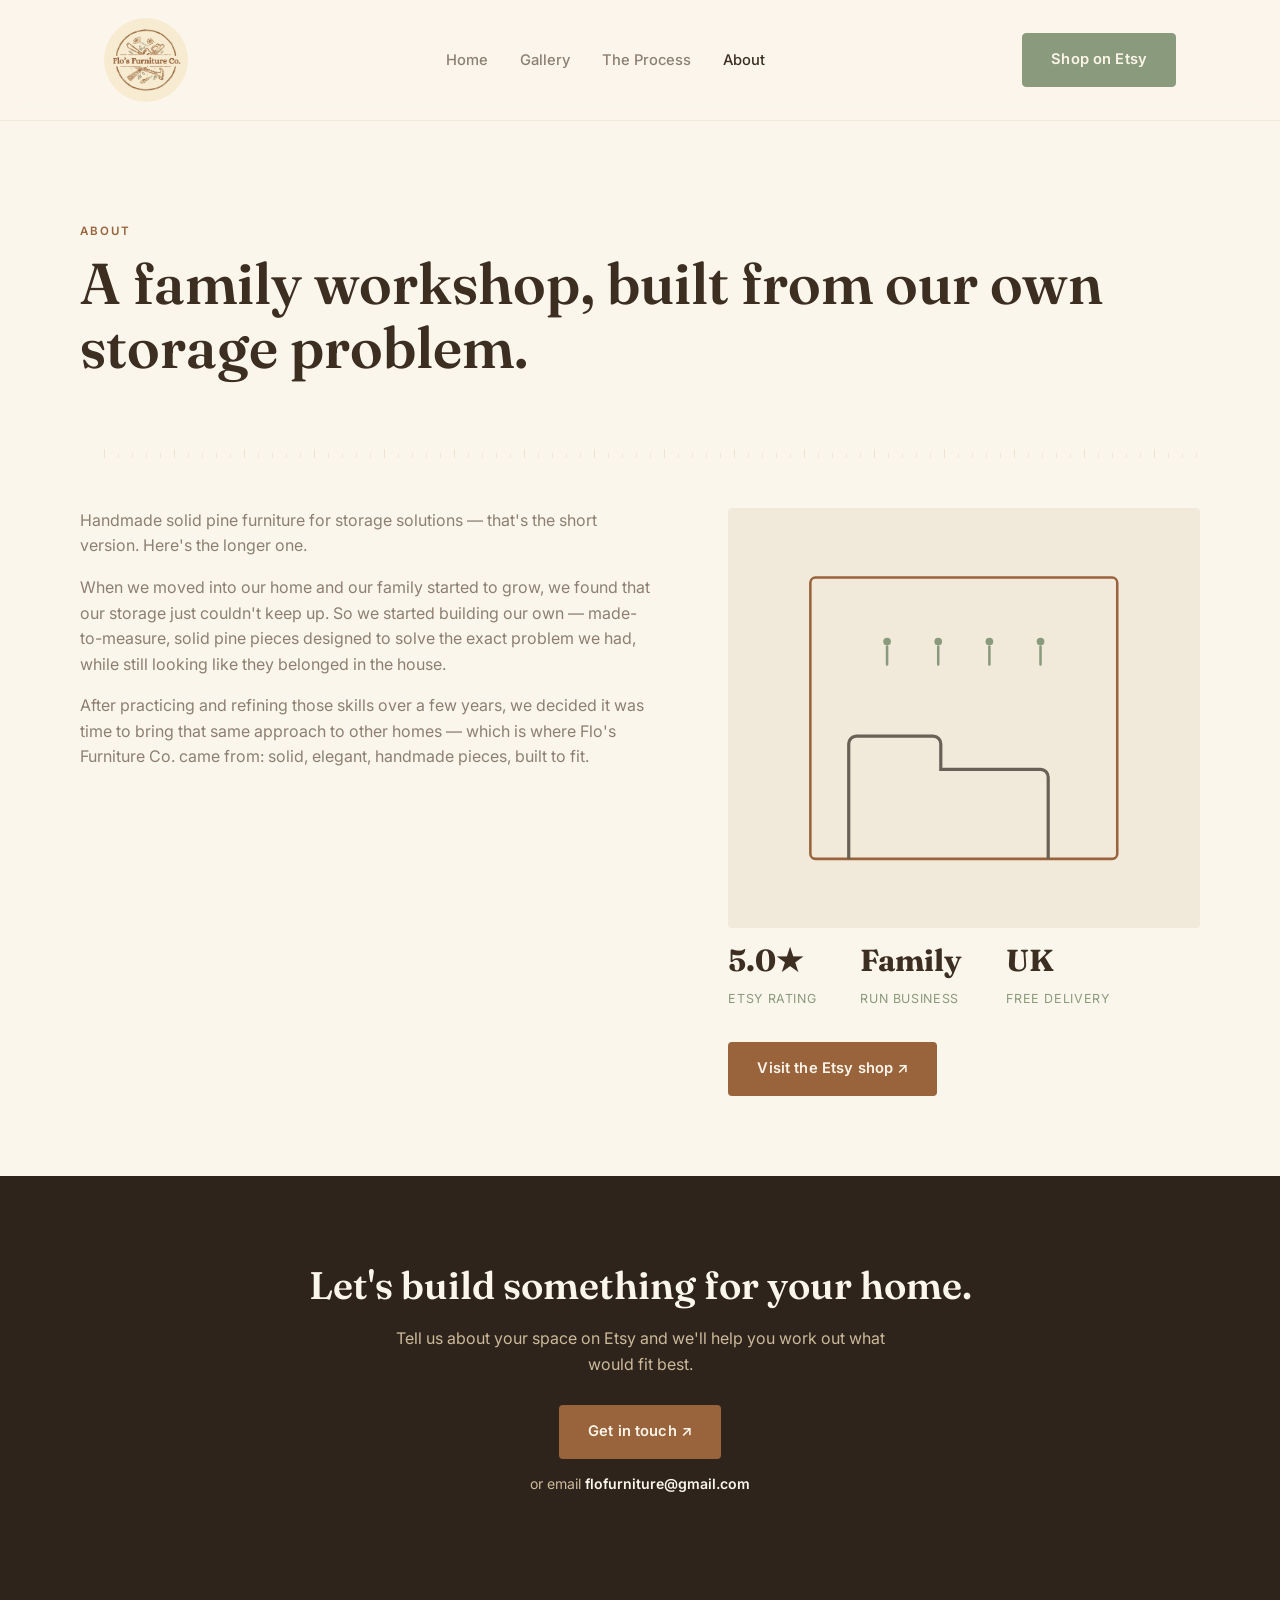
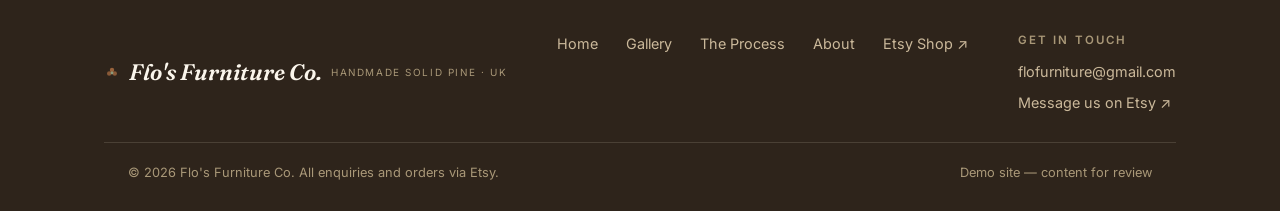
==== about.html @ e13eb7ed "Update about page content and featured items; enhance styles for better mobile responsiveness" ====
<!DOCTYPE html>
<html lang="en">
<head>
<meta charset="UTF-8">
<meta name="viewport" content="width=device-width, initial-scale=1.0">
<title>About — Flo's Furniture Co.</title>
<meta name="description" content="The story behind Flo's Furniture Co., a family-run workshop making handmade solid pine storage furniture.">
<link rel="icon" type="image/png" href="images/favicon.png">
<link rel="preconnect" href="https://fonts.googleapis.com">
<link rel="preconnect" href="https://fonts.gstatic.com" crossorigin>
<link href="https://fonts.googleapis.com/css2?family=Fraunces:ital,wght@0,500;0,600;1,600&family=Inter:wght@400;500;600;700&display=swap" rel="stylesheet">
<link rel="stylesheet" href="style.css">
</head>
<body>

<header class="site-header">
  <nav class="nav">
    <a class="brand brand-logo" href="index.html" aria-label="Flo's Furniture Co. — home"><img src="images/logo.jpg" alt="Flo's Furniture Co." class="brand-logo-img"></a>
    <ul class="nav-links">
      <li><a href="index.html">Home</a></li>
      <li><a href="gallery.html">Gallery</a></li>
      <li><a href="process.html">The Process</a></li>
      <li><a href="about.html" class="active">About</a></li>
    </ul>
    <div class="nav-cta">
      <a class="btn btn-sage" href="https://www.etsy.com/uk/shop/FloFurnitureCo" target="_blank" rel="noopener">Shop on Etsy</a>
      <button class="nav-toggle" aria-label="Toggle menu" aria-expanded="false"><span></span><span></span><span></span></button>
    </div>
  </nav>
</header>

<main>
  <section class="wrap about-hero">
    <span class="eyebrow">About</span>
    <h1>A family workshop, built from our own storage problem.</h1>
  </section>

  <div class="ruler-section"><div class="ruler" aria-hidden="true"></div></div>

  <section class="wrap about-body">
    <div>
      <p>Handmade solid pine furniture for storage solutions — that's the short version. Here's the longer one.</p>
      <p>When we moved into our home and our family started to grow, we found that our storage just couldn't keep up. So we started building our own — made-to-measure, solid pine pieces designed to solve the exact problem we had, while still looking like they belonged in the house.</p>
      <p>After practicing and refining those skills over a few years, we decided it was time to bring that same approach to other homes — which is where Flo's Furniture Co. came from: solid, elegant, handmade pieces, built to fit.</p>

    </div>
    <div>
      <div class="story-art" aria-hidden="true">
        <svg viewBox="0 0 300 260" fill="none"><rect x="30" y="20" width="240" height="220" rx="4" stroke="#99633C" stroke-width="2"/><path d="M60 240V150a6 6 0 0 1 6-6h60a6 6 0 0 1 6 6v20h78a6 6 0 0 1 6 6v64" stroke="#6B6055" stroke-width="2.5" fill="none"/><circle cx="90" cy="70" r="3" fill="#8A9A7C"/><circle cx="130" cy="70" r="3" fill="#8A9A7C"/><circle cx="170" cy="70" r="3" fill="#8A9A7C"/><circle cx="210" cy="70" r="3" fill="#8A9A7C"/><path d="M90 74v14M130 74v14M170 74v14M210 74v14" stroke="#8A9A7C" stroke-width="2" stroke-linecap="round"/></svg>
      </div>
      <div class="stat-row">
        <div class="stat"><b>5.0★</b><span>Etsy rating</span></div>
        <div class="stat"><b>Family</b><span>Run business</span></div>
        <div class="stat"><b>UK</b><span>Free delivery</span></div>
      </div>
      <a class="btn btn-primary" href="https://www.etsy.com/uk/shop/FloFurnitureCo" target="_blank" rel="noopener">Visit the Etsy shop ↗</a>
    </div>
  </section>

  <section class="cta-band">
    <div class="wrap">
      <h2>Let's build something for your home.</h2>
      <p>Tell us about your space on Etsy and we'll help you work out what would fit best.</p>
      <a class="btn btn-primary" href="https://www.etsy.com/uk/shop/FloFurnitureCo" target="_blank" rel="noopener">Get in touch ↗</a>
      <span class="cta-secondary">or email <a href="mailto:flofurniture@gmail.com">flofurniture@gmail.com</a></span>
    </div>
  </section>
</main>

<footer class="site-footer">
  <div class="wrap">
    <div class="footer-grid">
      <div class="brand"><svg class="brand-mark-icon" width="16" height="16" viewBox="0 0 16 16" fill="none" aria-hidden="true"><circle cx="8" cy="5" r="2.2" fill="#99633C"/><circle cx="5.2" cy="8.5" r="2.2" fill="#99633C" opacity="0.85"/><circle cx="10.8" cy="8.5" r="2.2" fill="#99633C" opacity="0.85"/><circle cx="8" cy="8" r="1.4" fill="#8A9A7C"/></svg><span class="mark">Flo's Furniture Co.</span><div class="sub">Handmade Solid Pine · UK</div></div>
      <ul class="footer-nav">
        <li><a href="index.html">Home</a></li>
        <li><a href="gallery.html">Gallery</a></li>
        <li><a href="process.html">The Process</a></li>
        <li><a href="about.html">About</a></li>
        <li><a href="https://www.etsy.com/uk/shop/FloFurnitureCo" target="_blank" rel="noopener">Etsy Shop ↗</a></li>
      </ul>
      <div class="footer-contact">
        <span class="eyebrow">Get in touch</span>
        <a href="mailto:flofurniture@gmail.com">flofurniture@gmail.com</a>
        <a href="https://www.etsy.com/uk/shop/FloFurnitureCo" target="_blank" rel="noopener">Message us on Etsy ↗</a>
      </div>
    </div>
    <div class="wrap footer-bottom">
      <span>© 2026 Flo's Furniture Co. All enquiries and orders via Etsy.</span>
      <span>Demo site — content for review</span>
    </div>
  </div>
</footer>

<script src="script.js"></script>
</body>
</html>
---- style.css ----
/* =========================================================
   Flo's Furniture Co. — demo site styles
   Palette: warm rustic wood tones
   ========================================================= */

:root{
  --bg:        #FBF6EC;   /* pale warm sand — much lighter than before */
  --bg-card:   #FFFFFF;   /* clean white card surface */
  --ink:       #3D2E22;   /* slightly deeper brown for better contrast on lighter bg */
  --ink-soft:  #8D7F71;   /* softened warm grey-brown for secondary text */
  --accent:    #99633C;   /* logo's ink brown, unchanged — brand identity */
  --accent-dk: #7C4E2E;   /* hover state */
  --sage:      #8A9A7C;   /* muted sage — small secondary accent only */
  --line:      #EDE4CF;   /* very light warm hairline */
  --line-soft: #F1EADB;   /* even lighter for subtle separators */
  --dark:      #2E241B;   /* footer / dark band */
  --cream:     #FBF6EC;
  --radius:    4px;
  --max:       1120px;
}

*{ box-sizing:border-box; }

html{ scroll-behavior:smooth; overflow-x:hidden; }

body{
  margin:0;
  background:var(--bg);
  color:var(--ink);
  font-family:'Inter', system-ui, -apple-system, sans-serif;
  font-size:16px;
  line-height:1.6;
  -webkit-font-smoothing:antialiased;
  overflow-x:hidden;
}

img, svg{ max-width:100%; display:block; }

h1,h2,h3{
  font-family:'Fraunces', Georgia, serif;
  font-weight:600;
  line-height:1.12;
  margin:0 0 .5em;
  color:var(--ink);
}

h1{ font-size:clamp(1.8rem, 5vw, 3.6rem); font-optical-sizing:auto; overflow-wrap:break-word; }
h2{ font-size:clamp(1.4rem, 3.2vw, 2.4rem); overflow-wrap:break-word; }
h3{ font-size:1.15rem; font-weight:600; overflow-wrap:break-word; }

p{ margin:0 0 1em; color:var(--ink-soft); }

a{ color:var(--accent); text-decoration:none; }
a:hover{ color:var(--accent-dk); }

.eyebrow{
  display:inline-block;
  font-family:'Inter', sans-serif;
  font-size:.72rem;
  font-weight:600;
  letter-spacing:.18em;
  text-transform:uppercase;
  color:var(--accent);
  margin-bottom:1em;
}

.wrap{
  max-width:var(--max);
  margin:0 auto;
  padding:0 24px;
}

button, .btn{
  font-family:'Inter', sans-serif;
  cursor:pointer;
}

:focus-visible{
  outline:2px solid var(--accent);
  outline-offset:3px;
}

@media (prefers-reduced-motion: reduce){
  *{ animation-duration:0.01ms !important; transition-duration:0.01ms !important; scroll-behavior:auto !important; }
}

/* ---------- Buttons ---------- */
.btn{
  display:inline-flex;
  align-items:center;
  gap:8px;
  padding:14px 28px;
  border-radius:var(--radius);
  font-size:.92rem;
  font-weight:600;
  letter-spacing:.01em;
  border:1px solid transparent;
  transition:background .18s ease, color .18s ease, border-color .18s ease;
}

.btn-primary{
  background:var(--accent);
  color:#FBF5E9;
}
.btn-primary:hover{ background:var(--accent-dk); color:#FBF5E9; }

.btn-ghost{
  background:transparent;
  color:var(--ink);
  border-color:var(--line);
}
.btn-ghost:hover{ background:var(--ink); color:var(--bg); border-color:var(--ink); }

.btn-sage{
  background:var(--sage);
  color:#FBF5E9;
  border-color:var(--sage);
}
.btn-sage:hover{ background:#748263; border-color:#748263; color:#FBF5E9; }

/* ---------- Nav ---------- */
.site-header{
  position:sticky;
  top:0;
  z-index:50;
  background:rgba(251,246,236,.9);
  backdrop-filter:blur(10px);
  -webkit-backdrop-filter:blur(10px);
  border-bottom:1px solid var(--line-soft);
}
.nav{
  display:flex;
  align-items:center;
  justify-content:space-between;
  padding:16px 24px;
  max-width:var(--max);
  margin:0 auto;
}
.brand{
  display:flex;
  align-items:center;
  gap:9px;
  color:var(--ink);
}
.brand-mark-icon{ flex-shrink:0; }
.brand-logo{ padding:2px 0; }
.brand-logo-img{
  height:84px;
  width:84px;
  object-fit:cover;
  border-radius:50%;
  display:block;
}
.brand:hover{ color:var(--ink); }
.brand .mark{
  font-family:'Fraunces', serif;
  font-style:italic;
  font-weight:600;
  font-size:1.4rem;
}
.brand .sub{
  font-size:.62rem;
  letter-spacing:.16em;
  text-transform:uppercase;
  color:var(--sage);
}
.nav-links{
  display:flex;
  align-items:center;
  gap:32px;
  list-style:none;
  margin:0; padding:0;
}
.nav-links a{
  color:var(--ink-soft);
  font-size:.92rem;
  font-weight:500;
}
.nav-links a.active,
.nav-links a:hover{ color:var(--ink); }
.nav-cta{ display:flex; align-items:center; gap:18px; }

.nav-toggle{
  display:none;
  background:none;
  border:none;
  padding:6px;
}
.nav-toggle span{
  display:block;
  width:24px;
  height:2px;
  background:var(--ink);
  margin:5px 0;
  transition:transform .2s ease, opacity .2s ease;
}

@media (max-width: 820px){
  .brand-logo-img{ height:60px; width:60px; }
  .nav-links{
    position:absolute;
    top:100%; left:0; right:0;
    flex-direction:column;
    align-items:flex-start;
    background:var(--bg-card);
    border-bottom:1px solid var(--line);
    padding:12px 24px 20px;
    gap:16px;
    display:none;
  }
  .nav-links.open{ display:flex; }
  .nav-cta .btn-ghost, .nav-cta .btn-sage{ display:none; }
  .nav-toggle{ display:block; }
}

/* ---------- Ruler divider (subtle horizon line) ---------- */
.ruler{
  display:flex;
  align-items:flex-end;
  height:14px;
  gap:0;
  overflow:hidden;
  margin:0 auto;
  max-width:var(--max);
  padding:0 24px;
}
.tick{
  flex:1 0 auto;
  width:1px;
  height:5px;
  background:var(--line);
  margin-right:13px;
  opacity:.7;
}
.tick.major{ height:9px; background:var(--line); opacity:1; }
.ruler-section{ padding:2px 0; }

/* ---------- Hero (full-bleed product image) ---------- */
.hero-full{
  position:relative;
  width:100%;
  height:68vh;
  min-height:460px;
  max-height:640px;
  overflow:hidden;
}
.hero-full-media{
  position:absolute;
  inset:0;
  background:var(--line-soft);
  display:flex;
  align-items:center;
  justify-content:center;
}
.hero-full-media img{
  width:100%;
  height:100%;
  object-fit:cover;
  object-position:center 30%;
}
.hero-full-media .ph-icon{
  width:26%;
  max-width:260px;
  opacity:.55;
}
.hero-full-scrim{
  position:absolute;
  inset:0;
  background:linear-gradient(0deg, rgba(42,32,21,.82) 0%, rgba(42,32,21,.35) 45%, rgba(42,32,21,0) 72%);
}
.hero-full-content{
  position:absolute;
  left:0; right:0; bottom:0;
  padding:0 24px 52px;
  z-index:2;
}
.hero-full-content .inner{
  max-width:var(--max);
  margin:0 auto;
}
.hero-full-content .eyebrow{ color:#D9C6A3; }
.hero-full-content h1{ color:#FBF5E9; max-width:16ch; }
.hero-full-content p.lead{
  color:#E7DAC2;
  max-width:46ch;
  font-size:1.08rem;
}
.hero-actions{
  display:flex;
  gap:14px;
  flex-wrap:wrap;
  margin-top:8px;
}
.hero-full .ph-badge{
  position:absolute;
  top:18px;
  right:18px;
  z-index:2;
  background:rgba(251,245,233,.92);
  color:var(--ink-soft);
  font-size:.68rem;
  font-weight:600;
  letter-spacing:.08em;
  text-transform:uppercase;
  padding:6px 12px;
  border-radius:20px;
  border:1px solid var(--line);
}

@media (max-width: 640px){
  .hero-full{ height:64vh; min-height:420px; }
}

/* ---------- Feature strip ---------- */
.features{
  padding:72px 0;
  display:grid;
  grid-template-columns:repeat(3, 1fr);
  gap:44px;
}
.feature .ico{
  width:38px; height:38px;
  margin-bottom:14px;
  color:var(--accent);
}
.feature h3{ margin-bottom:6px; }
.feature p{ font-size:.92rem; margin-bottom:0; }

@media (max-width: 720px){
  .features{ grid-template-columns:1fr; gap:28px; }
}

/* ---------- Card grid ---------- */
.section{ padding:80px 0; }
.section-head{
  display:flex;
  align-items:flex-end;
  justify-content:space-between;
  gap:24px;
  margin-bottom:44px;
  flex-wrap:wrap;
}
.section-head h2{ margin:0; }

.grid{
  display:grid;
  grid-template-columns:repeat(3, 1fr);
  gap:36px;
}
@media (max-width: 920px){ .grid{ grid-template-columns:repeat(2,1fr); } }
@media (max-width: 600px){ .grid{ grid-template-columns:1fr; } }

.card{
  background:var(--bg-card);
  border-radius:var(--radius);
  overflow:hidden;
  display:flex;
  flex-direction:column;
  transition:transform .2s ease;
}
.card:hover{ transform:translateY(-2px); }
.card .thumb{
  aspect-ratio:4/3;
  background:var(--line-soft);
  display:flex;
  align-items:center;
  justify-content:center;
}
.card .thumb svg{ width:58%; opacity:.85; }
.card-body{
  padding:20px 4px 4px;
  display:flex;
  flex-direction:column;
  gap:6px;
  flex:1;
}
.card-body h3{ margin-bottom:2px; }
.price{
  font-family:'Fraunces', serif;
  font-weight:600;
  font-size:1.15rem;
  color:var(--accent-dk);
}
.tag{
  font-size:.72rem;
  letter-spacing:.06em;
  text-transform:uppercase;
  color:var(--sage);
  font-weight:600;
}
.card-body .card-link{
  margin-top:auto;
  padding-top:10px;
  font-size:.88rem;
  font-weight:600;
}

/* ---------- Story / teaser ---------- */
.story{
  display:grid;
  grid-template-columns:.9fr 1.1fr;
  gap:72px;
  align-items:center;
  padding:80px 0;
}
@media (max-width:820px){ .story{ grid-template-columns:1fr; } }
.story-art{
  background:var(--line-soft);
  border-radius:var(--radius);
  padding:44px;
}
.stat-row{ display:flex; gap:44px; margin:24px 0 32px; flex-wrap:wrap; }
.stat b{
  display:block;
  font-family:'Fraunces', serif;
  font-size:1.9rem;
  color:var(--ink);
}
.stat span{
  font-size:.78rem;
  letter-spacing:.05em;
  text-transform:uppercase;
  color:var(--sage);
}

/* ---------- CTA band ---------- */
.cta-band{
  background:var(--dark);
  color:var(--cream);
  padding:88px 0;
  text-align:center;
}
.cta-band h2{ color:var(--cream); }
.cta-band p{ color:#CBB99B; max-width:52ch; margin:0 auto 28px; }
.cta-band .btn-primary{ background:var(--accent); }
.cta-band .btn-ghost{ border-color:var(--cream); color:var(--cream); }
.cta-band .btn-ghost:hover{ background:var(--cream); color:var(--dark); }

/* ---------- Page header (non-home pages) ---------- */
.page-head{ padding:96px 0 32px; }
.page-head p.lead{ max-width:60ch; font-size:1.05rem; }

/* ---------- Process steps ---------- */
.steps{
  padding:24px 0 56px;
  display:flex;
  flex-direction:column;
  gap:0;
}
.step{
  display:grid;
  grid-template-columns:120px 1fr;
  gap:40px;
  padding:44px 0;
  border-top:1px solid var(--line);
}
.step-num{
  font-family:'Fraunces', serif;
  font-size:2.6rem;
  font-weight:600;
  color:var(--accent);
  position:relative;
  line-height:1;
}
.step-num .tickmark{
  display:none;
}
.step h3{ margin-bottom:10px; font-size:1.25rem; }
.step p{ max-width:62ch; margin-bottom:0; }

@media (max-width:600px){
  .step{ grid-template-columns:64px 1fr; gap:20px; padding:32px 0; }
  .step-num{ font-size:1.8rem; }
}

/* ---------- About page ---------- */
.about-hero{ padding:96px 0 32px; }
.about-body{
  display:grid;
  grid-template-columns:1.1fr .9fr;
  gap:72px;
  padding:48px 0 80px;
}
@media (max-width:820px){ .about-body{ grid-template-columns:1fr; } }
.about-body .stat-row{ margin-top:8px; }
.pull-note{
  border-left:2px solid var(--accent);
  padding:8px 0 8px 22px;
  margin:24px 0;
  font-family:'Fraunces', serif;
  font-style:italic;
  font-size:1.25rem;
  line-height:1.4;
  color:var(--ink);
}

/* ---------- Photo tile grid (Gallery page) ---------- */
.tile-grid{
  display:grid;
  grid-template-columns:repeat(3, 1fr);
  gap:28px;
}
.tile{
  margin:0;
  background:transparent;
  border-radius:var(--radius);
  overflow:hidden;
  transition:transform .2s ease;
}
.tile:hover{ transform:translateY(-2px); }
.tile a{ display:block; overflow:hidden; border-radius:var(--radius); }
.tile img{
  width:100%;
  height:340px;
  object-fit:cover;
  display:block;
  margin:0;
  cursor:zoom-in;
  transition:transform .5s ease;
}
.tile:hover img{ transform:scale(1.03); }
.tile figcaption{
  padding:14px 4px 0;
  font-family:'Fraunces', serif;
  font-style:italic;
  color:var(--ink-soft);
  font-size:.95rem;
}

@media (max-width: 920px){
  .tile-grid{ grid-template-columns:repeat(2, 1fr); gap:20px; }
  .tile img{ height:260px; }
}
@media (max-width: 560px){
  .tile-grid{ grid-template-columns:1fr; gap:20px; }
  .tile img{ height:300px; }
}

/* GLightbox: soften colours to match the site palette */
.glightbox-clean .gcaption{ font-family:'Fraunces', serif !important; font-style:italic; }

.carousel-btn{
  position:absolute;
  top:50%;
  transform:translateY(-50%);
  width:44px; height:44px;
  border-radius:50%;
  background:var(--bg-card);
  border:1px solid var(--line);
  display:flex;
  align-items:center;
  justify-content:center;
  color:var(--ink);
  cursor:pointer;
  box-shadow:0 8px 20px -10px rgba(43,32,21,.35);
  transition:background .15s ease, color .15s ease, border-color .15s ease;
}
.carousel-btn:hover{ background:var(--accent); color:#fff; border-color:var(--accent); }
.carousel-btn.prev{ left:-20px; }
.carousel-btn.next{ right:-20px; }
.carousel-btn svg{ width:18px; height:18px; }

@media (max-width:820px){
  .carousel-btn.prev{ left:8px; }
  .carousel-btn.next{ right:8px; }
}

.carousel-meta{
  display:flex;
  flex-direction:column;
  align-items:center;
  gap:12px;
  margin-top:18px;
}
.carousel-caption{
  font-family:'Fraunces', serif;
  font-style:italic;
  color:var(--ink-soft);
  font-size:.98rem;
  min-height:1.4em;
  text-align:center;
}
.carousel-counter{
  font-size:.76rem;
  letter-spacing:.08em;
  text-transform:uppercase;
  color:var(--sage);
  font-weight:600;
}
.carousel-dots{
  display:flex;
  gap:8px;
  flex-wrap:wrap;
  justify-content:center;
  max-width:400px;
}
.dot{
  width:7px; height:7px;
  border-radius:50%;
  background:var(--line);
  border:none;
  padding:0;
  cursor:pointer;
}
.dot.active{ background:var(--accent); }

/* ---------- Footer ---------- */
.site-footer{
  background:var(--dark);
  color:#CBB99B;
  padding:48px 0 28px;
}
.footer-grid{
  display:flex;
  justify-content:space-between;
  gap:32px;
  flex-wrap:wrap;
  padding-bottom:28px;
  border-bottom:1px solid rgba(242,232,214,.14);
}
.footer-grid .brand .mark{ color:var(--cream); }
.footer-grid .brand .sub{ color:#A99878; }
.footer-nav{
  display:flex;
  gap:28px;
  list-style:none;
  padding:0; margin:0;
  flex-wrap:wrap;
}
.footer-nav a{ color:#CBB99B; font-size:.9rem; }
.footer-nav a:hover{ color:var(--cream); }
.footer-contact{
  display:flex;
  flex-direction:column;
  gap:8px;
}
.footer-contact .eyebrow{ color:#A99878; margin-bottom:2px; }
.footer-contact a{ color:#CBB99B; font-size:.9rem; }
.footer-contact a:hover{ color:var(--cream); }
.cta-secondary{
  display:block;
  margin-top:14px;
  font-size:.88rem;
  color:#CBB99B;
}
.cta-secondary a{ color:var(--cream); font-weight:600; }
.cta-secondary a:hover{ color:var(--accent); }
.footer-bottom{
  padding-top:20px;
  display:flex;
  justify-content:space-between;
  gap:12px;
  flex-wrap:wrap;
  font-size:.8rem;
  color:#A99878;
}

/* =========================================================
   Mobile fixes — tighten spacing, prevent overflow,
   size buttons for finger taps
   ========================================================= */
@media (max-width: 640px){

  /* Trim horizontal padding on narrow screens so content isn't cramped */
  .wrap{ padding:0 18px; }
  .ruler{ padding:0 18px; }

  /* Nav: smaller logo, less padding */
  .nav{ padding:12px 18px; }
  .brand-logo-img{ height:54px; width:54px; }

  /* Section rhythm — less breathing room needed on small screens */
  .section{ padding:56px 0; }
  .page-head{ padding:64px 0 20px; }
  .cta-band{ padding:64px 0; }
  .hero{ padding:64px 0 48px; }
  .about-hero{ padding:64px 0 20px; }
  .about-body{ padding:32px 0 56px; gap:40px; }
  .story{ padding:56px 0; gap:40px; }
  .features{ padding:48px 0; gap:32px; }
  .steps{ padding:16px 0 56px; }

  /* Buttons: full-width and centered — much easier to tap on mobile */
  .hero-actions, .cta-band .wrap{ display:flex; flex-direction:column; align-items:stretch; gap:12px; }
  .hero-actions .btn, .cta-band .btn{ width:100%; justify-content:center; padding:15px 22px; }
  .cta-secondary{ text-align:center; margin-top:14px; }
  .cta-band h2, .cta-band p{ text-align:center; }

  /* Footer: everything stacked and left-aligned — no more awkward flex splits */
  .footer-grid{ flex-direction:column; gap:26px; align-items:flex-start; }
  .footer-grid .brand{ flex-direction:column; align-items:flex-start; gap:6px; }
  .footer-grid .brand .mark{ font-size:1.15rem; }
  .footer-nav{ gap:14px 24px; }
  .footer-bottom{ flex-direction:column; gap:6px; }

  /* Story teaser art box: less padding on mobile so it's not oversized */
  .story-art{ padding:24px; }
}
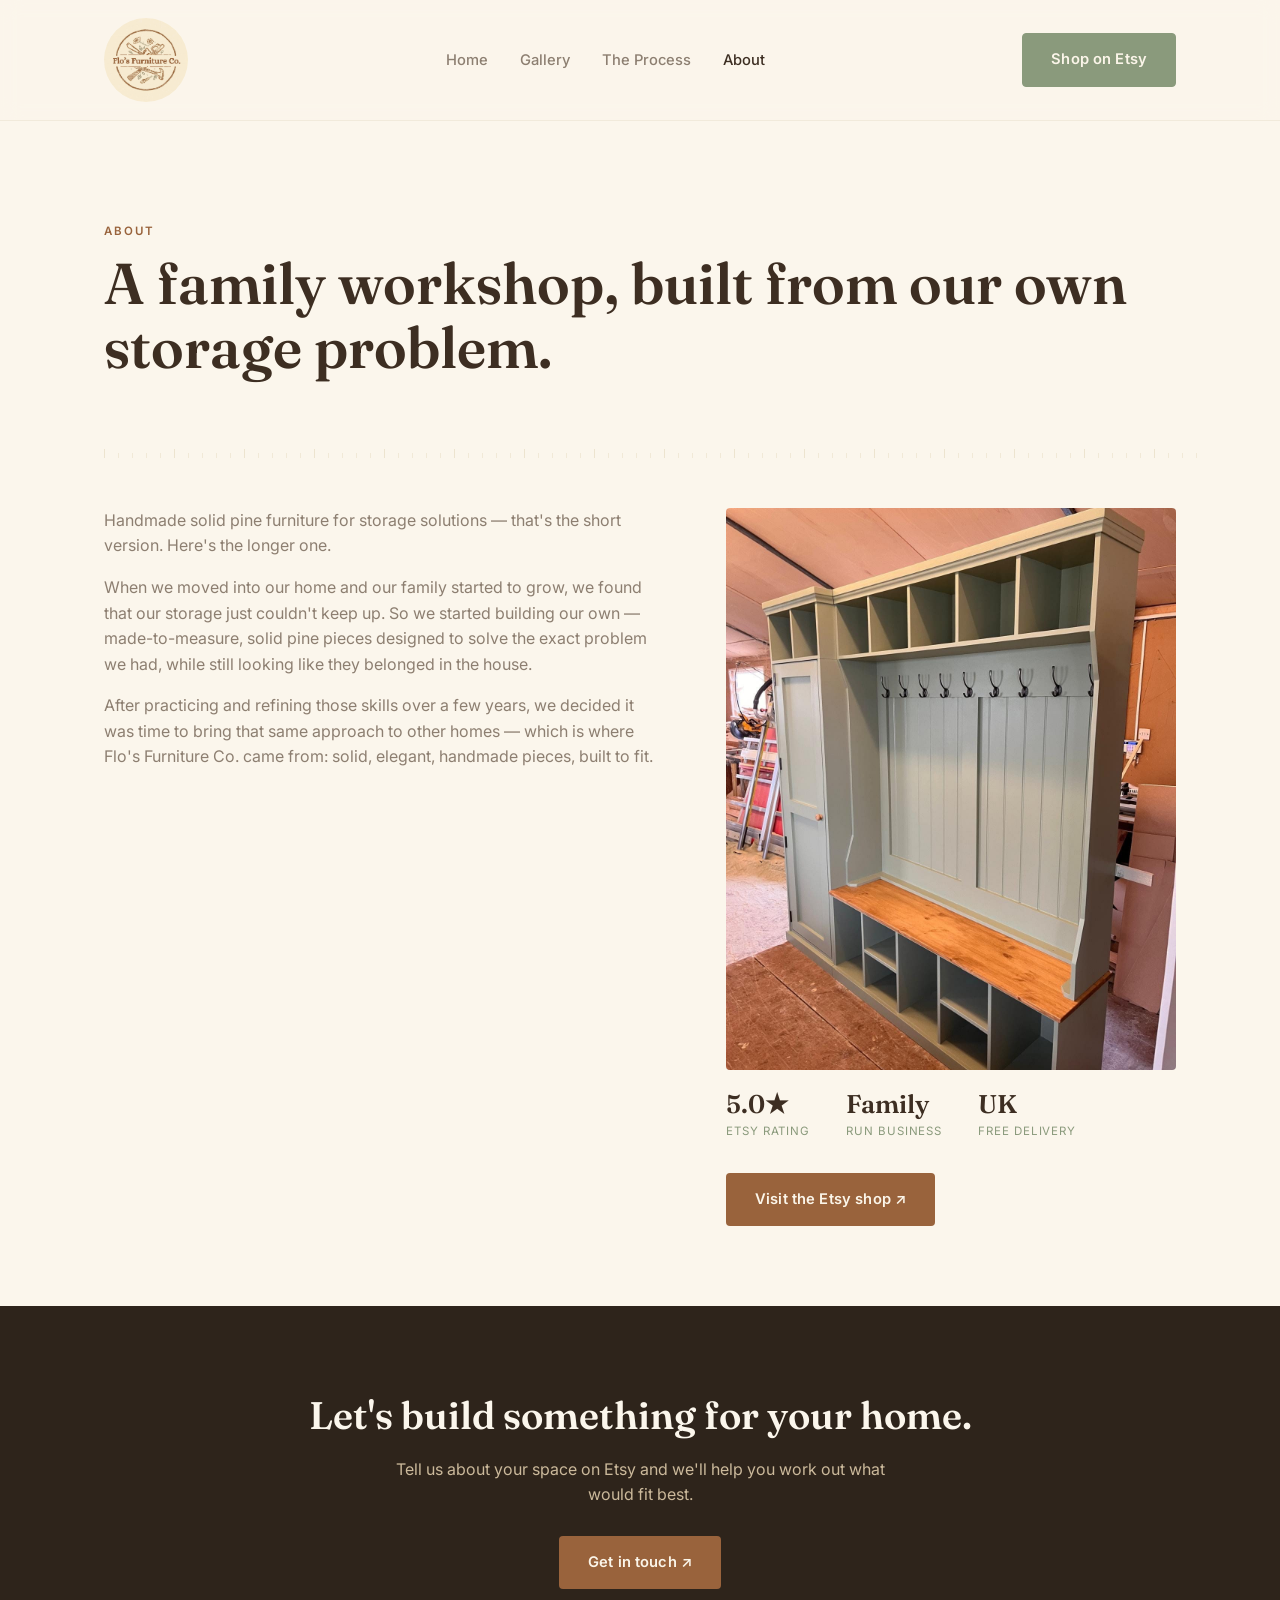
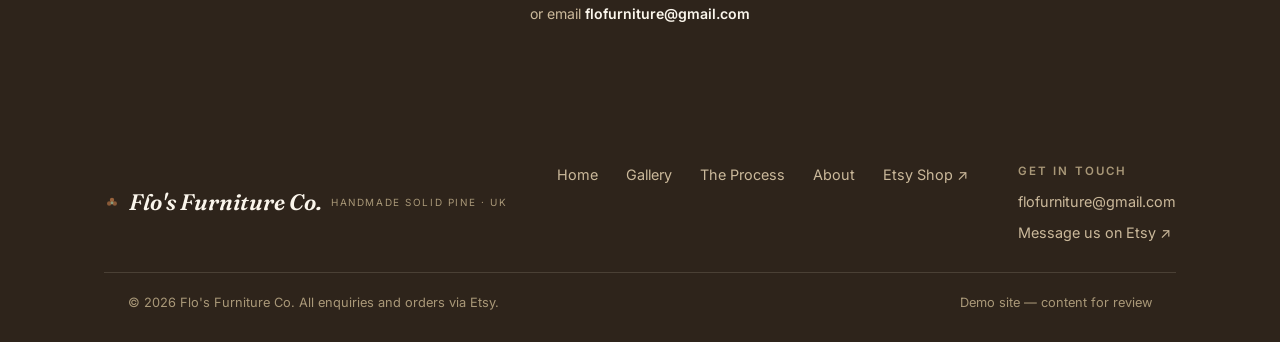
==== commit 8ac9145a: "Refactor about page layout; replace SVG with image and improve text descriptions; remove featured it" ====
--- a/about.html
+++ b/about.html
@@ -42,15 +42,12 @@
       <p>Handmade solid pine furniture for storage solutions — that's the short version. Here's the longer one.</p>
       <p>When we moved into our home and our family started to grow, we found that our storage just couldn't keep up. So we started building our own — made-to-measure, solid pine pieces designed to solve the exact problem we had, while still looking like they belonged in the house.</p>
       <p>After practicing and refining those skills over a few years, we decided it was time to bring that same approach to other homes — which is where Flo's Furniture Co. came from: solid, elegant, handmade pieces, built to fit.</p>
-
     </div>
     <div>
-      <div class="story-art" aria-hidden="true">
-        <svg viewBox="0 0 300 260" fill="none"><rect x="30" y="20" width="240" height="220" rx="4" stroke="#99633C" stroke-width="2"/><path d="M60 240V150a6 6 0 0 1 6-6h60a6 6 0 0 1 6 6v20h78a6 6 0 0 1 6 6v64" stroke="#6B6055" stroke-width="2.5" fill="none"/><circle cx="90" cy="70" r="3" fill="#8A9A7C"/><circle cx="130" cy="70" r="3" fill="#8A9A7C"/><circle cx="170" cy="70" r="3" fill="#8A9A7C"/><circle cx="210" cy="70" r="3" fill="#8A9A7C"/><path d="M90 74v14M130 74v14M170 74v14M210 74v14" stroke="#8A9A7C" stroke-width="2" stroke-linecap="round"/></svg>
-      </div>
+      <img src="images/green-coat-shoe-bench.jpg" alt="A sage green hall stand with tall cupboard, coat hooks and bench, made by Flo's Furniture Co." class="about-photo">
       <div class="stat-row">
         <div class="stat"><b>5.0★</b><span>Etsy rating</span></div>
-        <div class="stat"><b>Family</b><span>Run business</span></div>
+        <div class="stat"><b>Family</b><span>Run Business</span></div>
         <div class="stat"><b>UK</b><span>Free delivery</span></div>
       </div>
       <a class="btn btn-primary" href="https://www.etsy.com/uk/shop/FloFurnitureCo" target="_blank" rel="noopener">Visit the Etsy shop ↗</a>
--- a/style.css
+++ b/style.css
@@ -21,7 +21,12 @@
 
 *{ box-sizing:border-box; }
 
-html{ scroll-behavior:smooth; overflow-x:hidden; }
+html{
+  scroll-behavior:smooth;
+  overflow-x:hidden;
+  -webkit-text-size-adjust:100%;
+  text-size-adjust:100%;
+}
 
 body{
   margin:0;
@@ -235,85 +240,85 @@
 .tick.major{ height:9px; background:var(--line); opacity:1; }
 .ruler-section{ padding:2px 0; }
 
-/* ---------- Hero (full-bleed product image) ---------- */
-.hero-full{
+/* ---------- Hero (intro text + scrolling marquee of portrait photos) ---------- */
+.hero-marquee-section{
+  padding-top:88px;
+  padding-bottom:96px;
+}
+.hero-intro{
+  max-width:640px;
+  margin-bottom:64px;
+}
+.hero-intro .lead{
+  font-size:1.15rem;
+  max-width:52ch;
+  color:var(--ink-soft);
+  margin-bottom:32px;
+}
+.hero-actions{
+  display:flex;
+  gap:14px;
+  flex-wrap:wrap;
+  margin-top:8px;
+}
+
+.hero-marquee{
+  overflow:hidden;
   position:relative;
   width:100%;
-  height:68vh;
-  min-height:460px;
-  max-height:640px;
+  /* Fade the left and right edges so photos glide in/out rather than getting cut off */
+  -webkit-mask-image: linear-gradient(90deg, transparent 0, black 6%, black 94%, transparent 100%);
+          mask-image: linear-gradient(90deg, transparent 0, black 6%, black 94%, transparent 100%);
+}
+.hero-marquee-track{
+  display:flex;
+  gap:20px;
+  width:max-content;
+  animation:hero-scroll 45s linear infinite;
+}
+.hero-marquee:hover .hero-marquee-track{
+  animation-play-state:paused;
+}
+.hero-marquee-item{
+  flex:0 0 260px;
+  aspect-ratio:3/4;
+  margin:0;
+  border-radius:var(--radius);
   overflow:hidden;
-}
-.hero-full-media{
-  position:absolute;
-  inset:0;
   background:var(--line-soft);
-  display:flex;
-  align-items:center;
-  justify-content:center;
-}
-.hero-full-media img{
+}
+.hero-marquee-item img{
   width:100%;
   height:100%;
   object-fit:cover;
-  object-position:center 30%;
-}
-.hero-full-media .ph-icon{
-  width:26%;
-  max-width:260px;
-  opacity:.55;
-}
-.hero-full-scrim{
-  position:absolute;
-  inset:0;
-  background:linear-gradient(0deg, rgba(42,32,21,.82) 0%, rgba(42,32,21,.35) 45%, rgba(42,32,21,0) 72%);
-}
-.hero-full-content{
-  position:absolute;
-  left:0; right:0; bottom:0;
-  padding:0 24px 52px;
-  z-index:2;
-}
-.hero-full-content .inner{
-  max-width:var(--max);
-  margin:0 auto;
-}
-.hero-full-content .eyebrow{ color:#D9C6A3; }
-.hero-full-content h1{ color:#FBF5E9; max-width:16ch; }
-.hero-full-content p.lead{
-  color:#E7DAC2;
-  max-width:46ch;
-  font-size:1.08rem;
-}
-.hero-actions{
-  display:flex;
-  gap:14px;
-  flex-wrap:wrap;
-  margin-top:8px;
-}
-.hero-full .ph-badge{
-  position:absolute;
-  top:18px;
-  right:18px;
-  z-index:2;
-  background:rgba(251,245,233,.92);
-  color:var(--ink-soft);
-  font-size:.68rem;
-  font-weight:600;
-  letter-spacing:.08em;
-  text-transform:uppercase;
-  padding:6px 12px;
-  border-radius:20px;
-  border:1px solid var(--line);
-}
-
-@media (max-width: 640px){
-  .hero-full{ height:64vh; min-height:420px; }
+  display:block;
+}
+
+@keyframes hero-scroll{
+  from{ transform:translateX(0); }
+  to{   transform:translateX(-50%); }
+}
+
+@media (prefers-reduced-motion: reduce){
+  .hero-marquee-track{ animation:none; }
+}
+
+@media (max-width: 820px){
+  .hero-marquee-section{ padding-top:56px; padding-bottom:64px; }
+  .hero-intro{ margin-bottom:44px; }
+  .hero-marquee-item{ flex:0 0 220px; }
+  .hero-marquee-track{ gap:14px; animation-duration:38s; }
+}
+
+@media (max-width: 480px){
+  .hero-marquee-item{ flex:0 0 180px; }
+  .hero-marquee-track{ gap:12px; animation-duration:32s; }
 }
 
 /* ---------- Feature strip ---------- */
 .features{
-  padding:72px 0;
+  padding-top:72px;
+  padding-bottom:72px;
   display:grid;
   grid-template-columns:repeat(3, 1fr);
   gap:44px;
@@ -331,7 +336,7 @@
 }
 
 /* ---------- Card grid ---------- */
-.section{ padding:80px 0; }
+.section{ padding-top:80px; padding-bottom:80px; }
 .section-head{
   display:flex;
   align-items:flex-end;
@@ -401,26 +406,47 @@
   grid-template-columns:.9fr 1.1fr;
   gap:72px;
   align-items:center;
-  padding:80px 0;
+  padding-top:80px;
+  padding-bottom:80px;
 }
 @media (max-width:820px){ .story{ grid-template-columns:1fr; } }
-.story-art{
-  background:var(--line-soft);
+.story-photo{
+  display:flex;
+  justify-content:center;
+  align-items:center;
+  padding:20px;
+}
+.story-photo img{
+  width:min(240px,100%);
+  aspect-ratio:1/1;
+  border-radius:50%;
+  object-fit:cover;
+  object-position:center;
+  display:block;
+}
+.about-photo{
+  width:100%;
   border-radius:var(--radius);
-  padding:44px;
-}
-.stat-row{ display:flex; gap:44px; margin:24px 0 32px; flex-wrap:wrap; }
+  aspect-ratio:4/5;
+  object-fit:cover;
+  margin-bottom:20px;
+}
+.stat-row{ display:flex; gap:36px; margin:24px 0 32px; flex-wrap:wrap; }
 .stat b{
   display:block;
   font-family:'Fraunces', serif;
-  font-size:1.9rem;
+  font-size:1.6rem;
+  font-weight:600;
   color:var(--ink);
+  line-height:1.1;
 }
 .stat span{
-  font-size:.78rem;
-  letter-spacing:.05em;
+  display:block;
+  font-size:.72rem;
+  letter-spacing:.08em;
   text-transform:uppercase;
   color:var(--sage);
+  margin-top:4px;
 }
 
 /* ---------- CTA band ---------- */
@@ -437,7 +463,7 @@
 .cta-band .btn-ghost:hover{ background:var(--cream); color:var(--dark); }
 
 /* ---------- Page header (non-home pages) ---------- */
-.page-head{ padding:96px 0 32px; }
+.page-head{ padding-top:96px; padding-bottom:32px; }
 .page-head p.lead{ max-width:60ch; font-size:1.05rem; }
 
 /* ---------- Process steps ---------- */
@@ -474,12 +500,13 @@
 }
 
 /* ---------- About page ---------- */
-.about-hero{ padding:96px 0 32px; }
+.about-hero{ padding-top:96px; padding-bottom:32px; }
 .about-body{
   display:grid;
   grid-template-columns:1.1fr .9fr;
   gap:72px;
-  padding:48px 0 80px;
+  padding-top:48px;
+  padding-bottom:80px;
 }
 @media (max-width:820px){ .about-body{ grid-template-columns:1fr; } }
 .about-body .stat-row{ margin-top:8px; }
@@ -670,15 +697,15 @@
   .brand-logo-img{ height:54px; width:54px; }
 
   /* Section rhythm — less breathing room needed on small screens */
-  .section{ padding:56px 0; }
-  .page-head{ padding:64px 0 20px; }
-  .cta-band{ padding:64px 0; }
-  .hero{ padding:64px 0 48px; }
-  .about-hero{ padding:64px 0 20px; }
-  .about-body{ padding:32px 0 56px; gap:40px; }
-  .story{ padding:56px 0; gap:40px; }
-  .features{ padding:48px 0; gap:32px; }
-  .steps{ padding:16px 0 56px; }
+  .section{ padding-top:56px; padding-bottom:56px; }
+  .page-head{ padding-top:64px; padding-bottom:20px; }
+  .cta-band{ padding-top:64px; padding-bottom:64px; }
+  .hero-marquee-section{ padding-top:56px; padding-bottom:64px; }
+  .about-hero{ padding-top:64px; padding-bottom:20px; }
+  .about-body{ padding-top:32px; padding-bottom:56px; gap:40px; }
+  .story{ padding-top:56px; padding-bottom:56px; gap:40px; }
+  .features{ padding-top:48px; padding-bottom:48px; gap:32px; }
+  .steps{ padding-top:16px; padding-bottom:56px; }
 
   /* Buttons: full-width and centered — much easier to tap on mobile */
   .hero-actions, .cta-band .wrap{ display:flex; flex-direction:column; align-items:stretch; gap:12px; }
@@ -692,7 +719,4 @@
   .footer-grid .brand .mark{ font-size:1.15rem; }
   .footer-nav{ gap:14px 24px; }
   .footer-bottom{ flex-direction:column; gap:6px; }
-
-  /* Story teaser art box: less padding on mobile so it's not oversized */
-  .story-art{ padding:24px; }
-}
+}
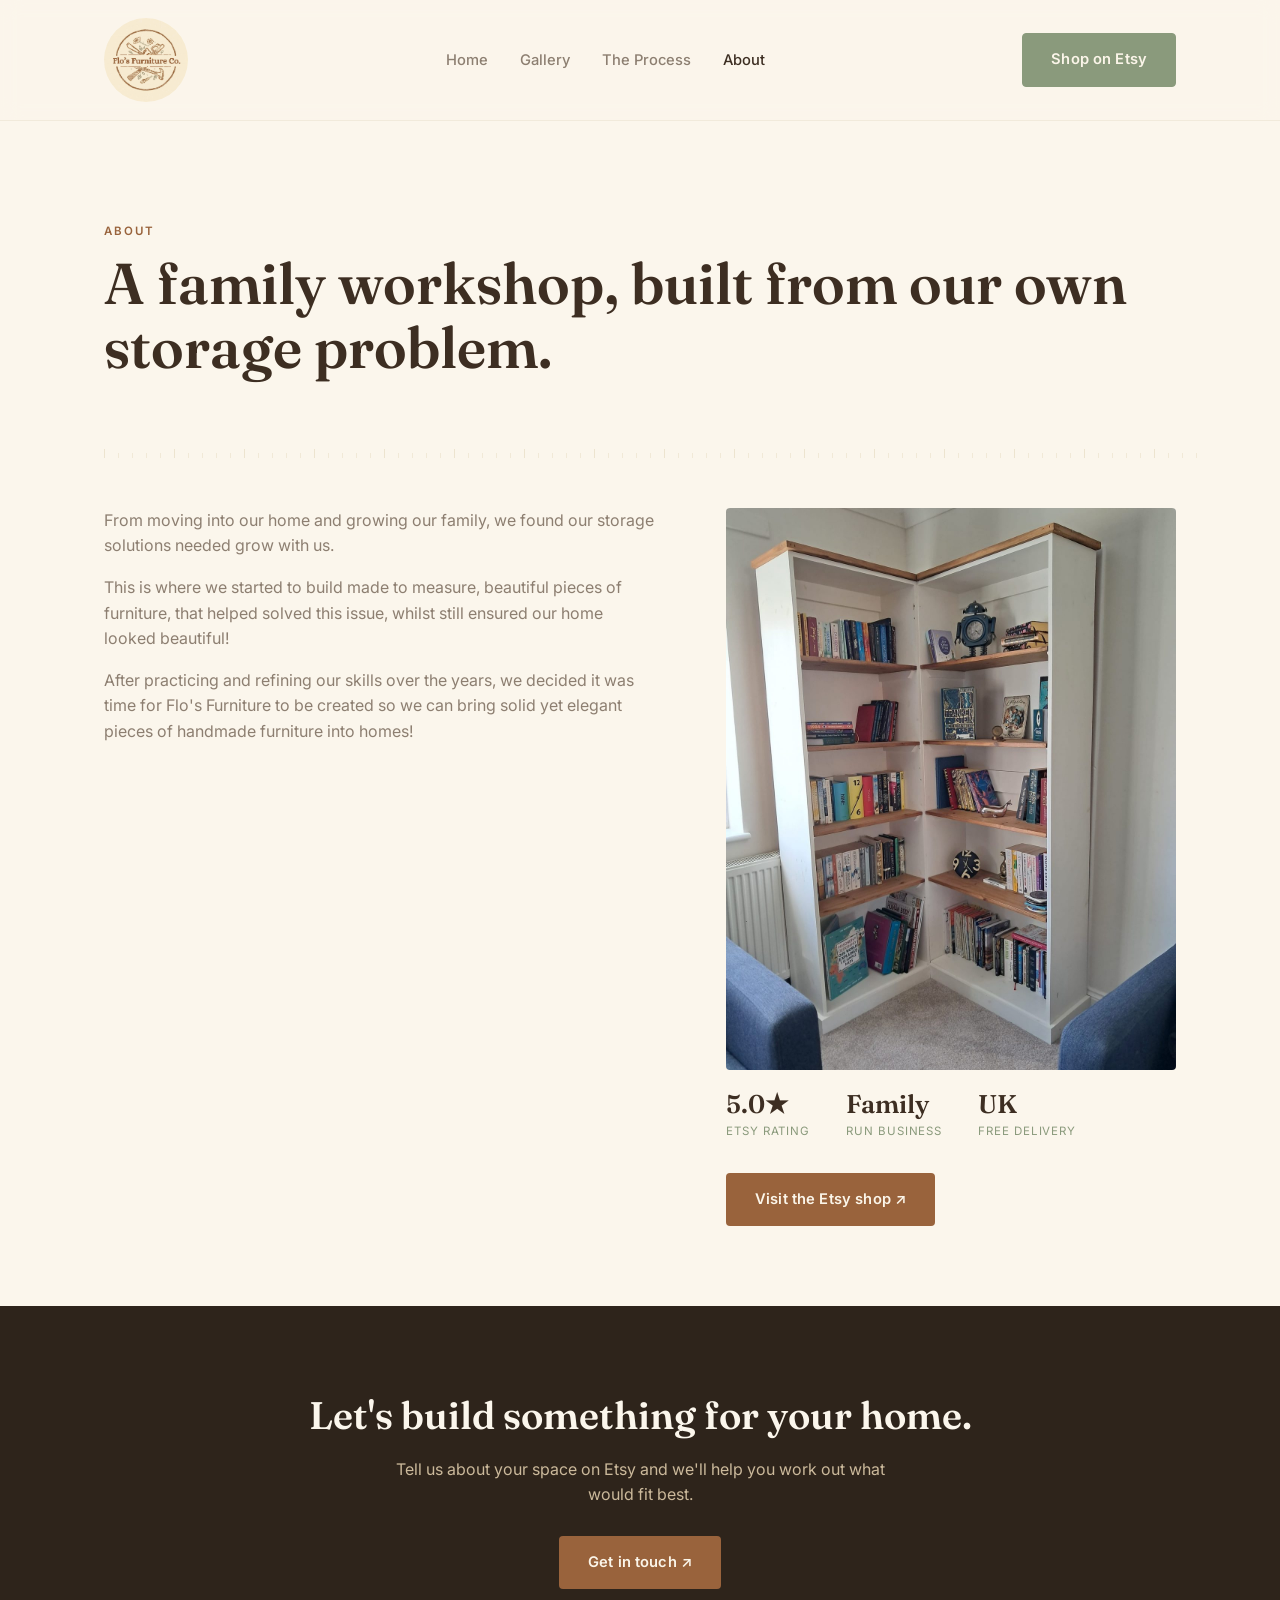
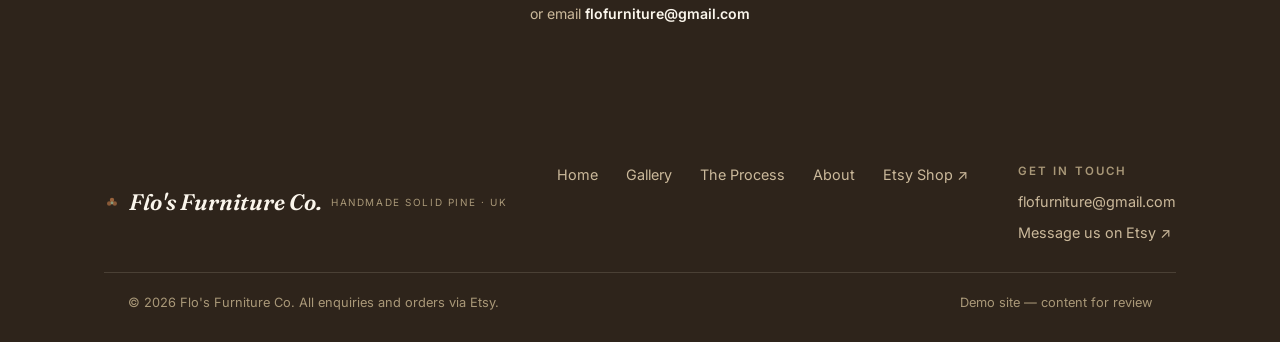
==== commit e5eb740e: "Update about page content and image; enhance title and improve marquee styles for better responsiven" ====
--- a/about.html
+++ b/about.html
@@ -39,12 +39,12 @@
 
   <section class="wrap about-body">
     <div>
-      <p>Handmade solid pine furniture for storage solutions — that's the short version. Here's the longer one.</p>
-      <p>When we moved into our home and our family started to grow, we found that our storage just couldn't keep up. So we started building our own — made-to-measure, solid pine pieces designed to solve the exact problem we had, while still looking like they belonged in the house.</p>
-      <p>After practicing and refining those skills over a few years, we decided it was time to bring that same approach to other homes — which is where Flo's Furniture Co. came from: solid, elegant, handmade pieces, built to fit.</p>
+      <p>From moving into our home and growing our family, we found our storage solutions needed grow with us.</p>
+      <p>This is where we started to build made to measure, beautiful pieces of furniture, that helped solved this issue, whilst still ensured our home looked beautiful! 
+        <p>After practicing and refining our skills over the years, we decided it was time for Flo's Furniture to be created so we can bring solid yet elegant pieces of handmade furniture into homes!</p>
     </div>
     <div>
-      <img src="images/green-coat-shoe-bench.jpg" alt="A sage green hall stand with tall cupboard, coat hooks and bench, made by Flo's Furniture Co." class="about-photo">
+      <img src="images/corner-bookshelf.jpg" alt="A sage green hall stand with tall cupboard, coat hooks and bench, made by Flo's Furniture Co." class="about-photo">
       <div class="stat-row">
         <div class="stat"><b>5.0★</b><span>Etsy rating</span></div>
         <div class="stat"><b>Family</b><span>Run Business</span></div>
--- a/style.css
+++ b/style.css
@@ -244,6 +244,9 @@
 .hero-marquee-section{
   padding-top:88px;
   padding-bottom:96px;
+  --marquee-item-w:260px;
+  --marquee-gap:20px;
+  --marquee-count:5;
 }
 .hero-intro{
   max-width:640px;
@@ -266,21 +269,37 @@
   overflow:hidden;
   position:relative;
   width:100%;
-  /* Fade the left and right edges so photos glide in/out rather than getting cut off */
-  -webkit-mask-image: linear-gradient(90deg, transparent 0, black 6%, black 94%, transparent 100%);
-          mask-image: linear-gradient(90deg, transparent 0, black 6%, black 94%, transparent 100%);
+}
+/* Edge fades using pseudo-elements — smoother on iOS than mask-image */
+.hero-marquee::before,
+.hero-marquee::after{
+  content:"";
+  position:absolute;
+  top:0; bottom:0;
+  width:60px;
+  z-index:2;
+  pointer-events:none;
+}
+.hero-marquee::before{
+  left:0;
+  background:linear-gradient(90deg, var(--bg) 0%, transparent 100%);
+}
+.hero-marquee::after{
+  right:0;
+  background:linear-gradient(-90deg, var(--bg) 0%, transparent 100%);
 }
 .hero-marquee-track{
   display:flex;
-  gap:20px;
+  gap:var(--marquee-gap);
   width:max-content;
-  animation:hero-scroll 45s linear infinite;
+  animation:hero-scroll 70s linear infinite;
+  will-change:transform;
 }
 .hero-marquee:hover .hero-marquee-track{
   animation-play-state:paused;
 }
 .hero-marquee-item{
-  flex:0 0 260px;
+  flex:0 0 var(--marquee-item-w);
   aspect-ratio:3/4;
   margin:0;
   border-radius:var(--radius);
@@ -294,9 +313,11 @@
   display:block;
 }
 
+/* Move by exactly (item-width + gap) * item-count — one full unique set — so the
+   second (duplicated) set lands precisely where the first started. No jump. */
 @keyframes hero-scroll{
-  from{ transform:translateX(0); }
-  to{   transform:translateX(-50%); }
+  from{ transform:translate3d(0, 0, 0); }
+  to{   transform:translate3d(calc(-1 * (var(--marquee-item-w) + var(--marquee-gap)) * var(--marquee-count)), 0, 0); }
 }
 
 @media (prefers-reduced-motion: reduce){
@@ -304,15 +325,24 @@
 }
 
 @media (max-width: 820px){
-  .hero-marquee-section{ padding-top:56px; padding-bottom:64px; }
+  .hero-marquee-section{
+    padding-top:56px;
+    padding-bottom:64px;
+    --marquee-item-w:220px;
+    --marquee-gap:16px;
+  }
   .hero-intro{ margin-bottom:44px; }
-  .hero-marquee-item{ flex:0 0 220px; }
-  .hero-marquee-track{ gap:14px; animation-duration:38s; }
+  .hero-marquee-track{ animation-duration:60s; }
+  .hero-marquee::before, .hero-marquee::after{ width:40px; }
 }
 
 @media (max-width: 480px){
-  .hero-marquee-item{ flex:0 0 180px; }
-  .hero-marquee-track{ gap:12px; animation-duration:32s; }
+  .hero-marquee-section{
+    --marquee-item-w:190px;
+    --marquee-gap:14px;
+  }
+  .hero-marquee-track{ animation-duration:50s; }
+  .hero-marquee::before, .hero-marquee::after{ width:28px; }
 }
 
 /* ---------- Feature strip ---------- */
@@ -417,7 +447,7 @@
   padding:20px;
 }
 .story-photo img{
-  width:min(240px,100%);
+  width:min(220px,100%);
   aspect-ratio:1/1;
   border-radius:50%;
   object-fit:cover;
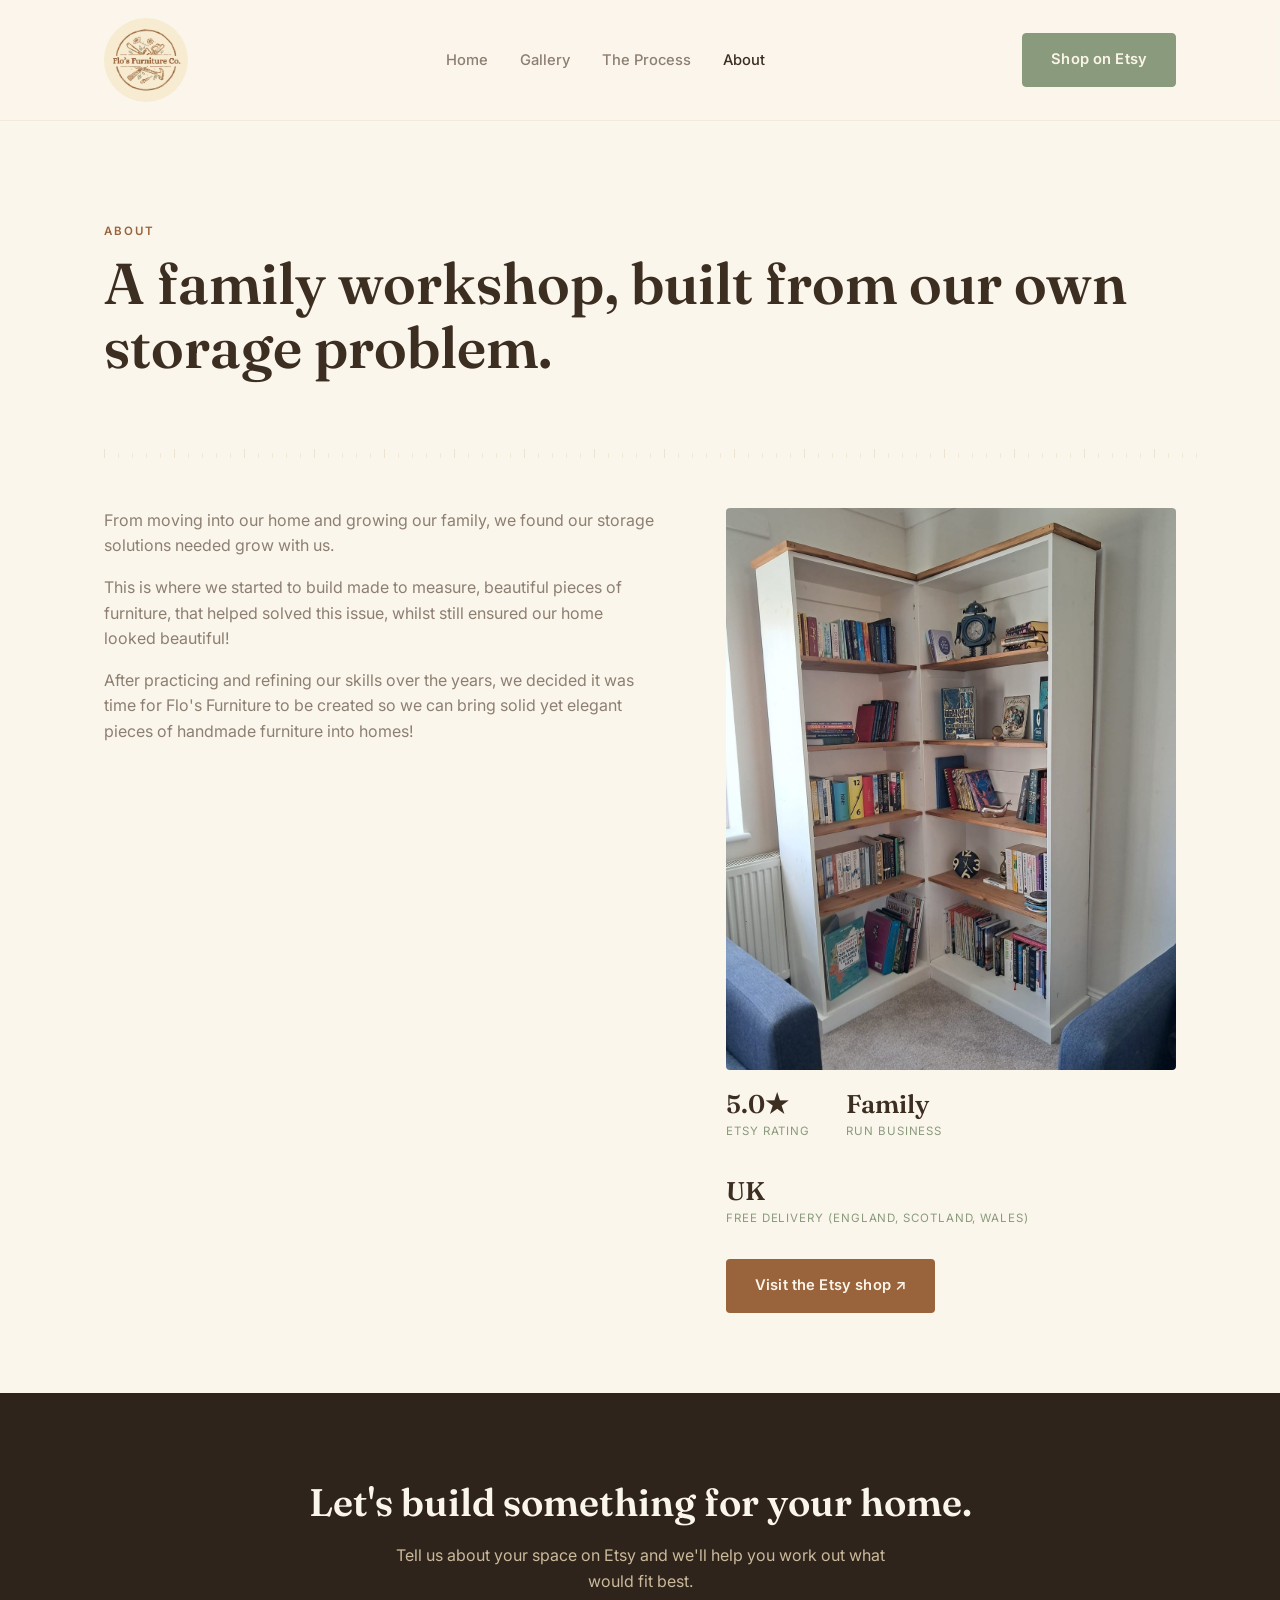
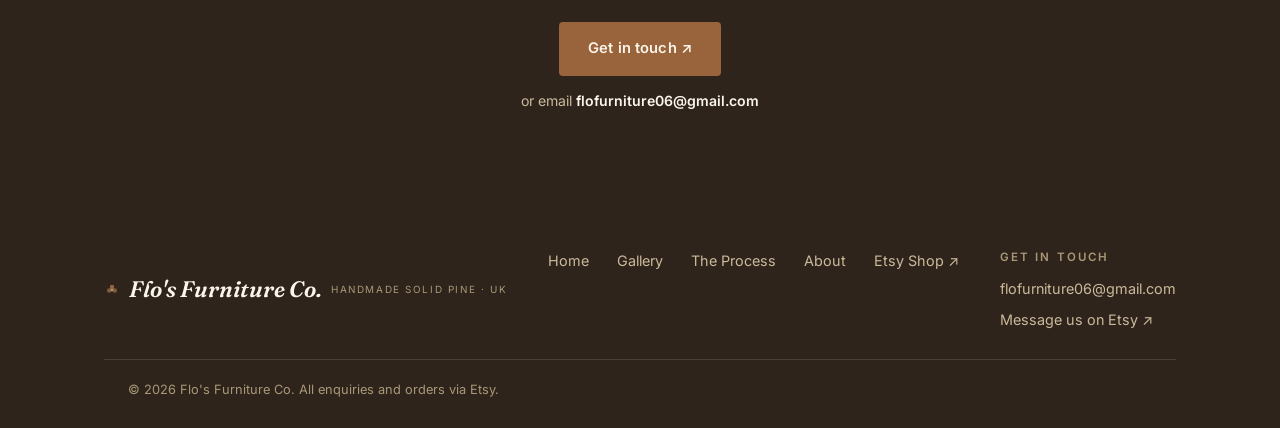
==== commit 79a14d1d: "Update contact email across multiple pages and enhance footer branding; refine delivery information" ====
--- a/about.html
+++ b/about.html
@@ -48,7 +48,7 @@
       <div class="stat-row">
         <div class="stat"><b>5.0★</b><span>Etsy rating</span></div>
         <div class="stat"><b>Family</b><span>Run Business</span></div>
-        <div class="stat"><b>UK</b><span>Free delivery</span></div>
+        <div class="stat"><b>UK</b><span>Free delivery (England, Scotland, Wales)</span></div>
       </div>
       <a class="btn btn-primary" href="https://www.etsy.com/uk/shop/FloFurnitureCo" target="_blank" rel="noopener">Visit the Etsy shop ↗</a>
     </div>
@@ -59,7 +59,7 @@
       <h2>Let's build something for your home.</h2>
       <p>Tell us about your space on Etsy and we'll help you work out what would fit best.</p>
       <a class="btn btn-primary" href="https://www.etsy.com/uk/shop/FloFurnitureCo" target="_blank" rel="noopener">Get in touch ↗</a>
-      <span class="cta-secondary">or email <a href="mailto:flofurniture@gmail.com">flofurniture@gmail.com</a></span>
+      <span class="cta-secondary">or email <a href="mailto:flofurniture06@gmail.com">flofurniture06@gmail.com</a></span>
     </div>
   </section>
 </main>
@@ -67,7 +67,9 @@
 <footer class="site-footer">
   <div class="wrap">
     <div class="footer-grid">
-      <div class="brand"><svg class="brand-mark-icon" width="16" height="16" viewBox="0 0 16 16" fill="none" aria-hidden="true"><circle cx="8" cy="5" r="2.2" fill="#99633C"/><circle cx="5.2" cy="8.5" r="2.2" fill="#99633C" opacity="0.85"/><circle cx="10.8" cy="8.5" r="2.2" fill="#99633C" opacity="0.85"/><circle cx="8" cy="8" r="1.4" fill="#8A9A7C"/></svg><span class="mark">Flo's Furniture Co.</span><div class="sub">Handmade Solid Pine · UK</div></div>
+      <div class="brand"><svg class="brand-mark-icon" width="16" height="16" viewBox="0 0 16 16" fill="none" aria-hidden="true"><circle cx="8" cy="5" r="2.2" fill="#99633C"/><circle cx="5.2" cy="8.5" r="2.2" fill="#99633C" opacity="0.85"/><circle cx="10.8" cy="8.5" r="2.2" fill="#99633C" opacity="0.85"/><circle cx="8" cy="8" r="1.4" fill="#8A9A7C"/></svg><span class="mark">Flo's Furniture Co.</span><div class="sub">Handmade Solid Pine · UK
+
+      </div></div>
       <ul class="footer-nav">
         <li><a href="index.html">Home</a></li>
         <li><a href="gallery.html">Gallery</a></li>
@@ -77,13 +79,12 @@
       </ul>
       <div class="footer-contact">
         <span class="eyebrow">Get in touch</span>
-        <a href="mailto:flofurniture@gmail.com">flofurniture@gmail.com</a>
+        <a href="mailto:flofurniture06@gmail.com">flofurniture06@gmail.com</a>
         <a href="https://www.etsy.com/uk/shop/FloFurnitureCo" target="_blank" rel="noopener">Message us on Etsy ↗</a>
       </div>
     </div>
     <div class="wrap footer-bottom">
       <span>© 2026 Flo's Furniture Co. All enquiries and orders via Etsy.</span>
-      <span>Demo site — content for review</span>
     </div>
   </div>
 </footer>
--- a/style.css
+++ b/style.css
@@ -1,5 +1,5 @@
 /* =========================================================
-   Flo's Furniture Co. — demo site styles
+   Flo's Furniture Co. — styles
    Palette: warm rustic wood tones
    ========================================================= */
 
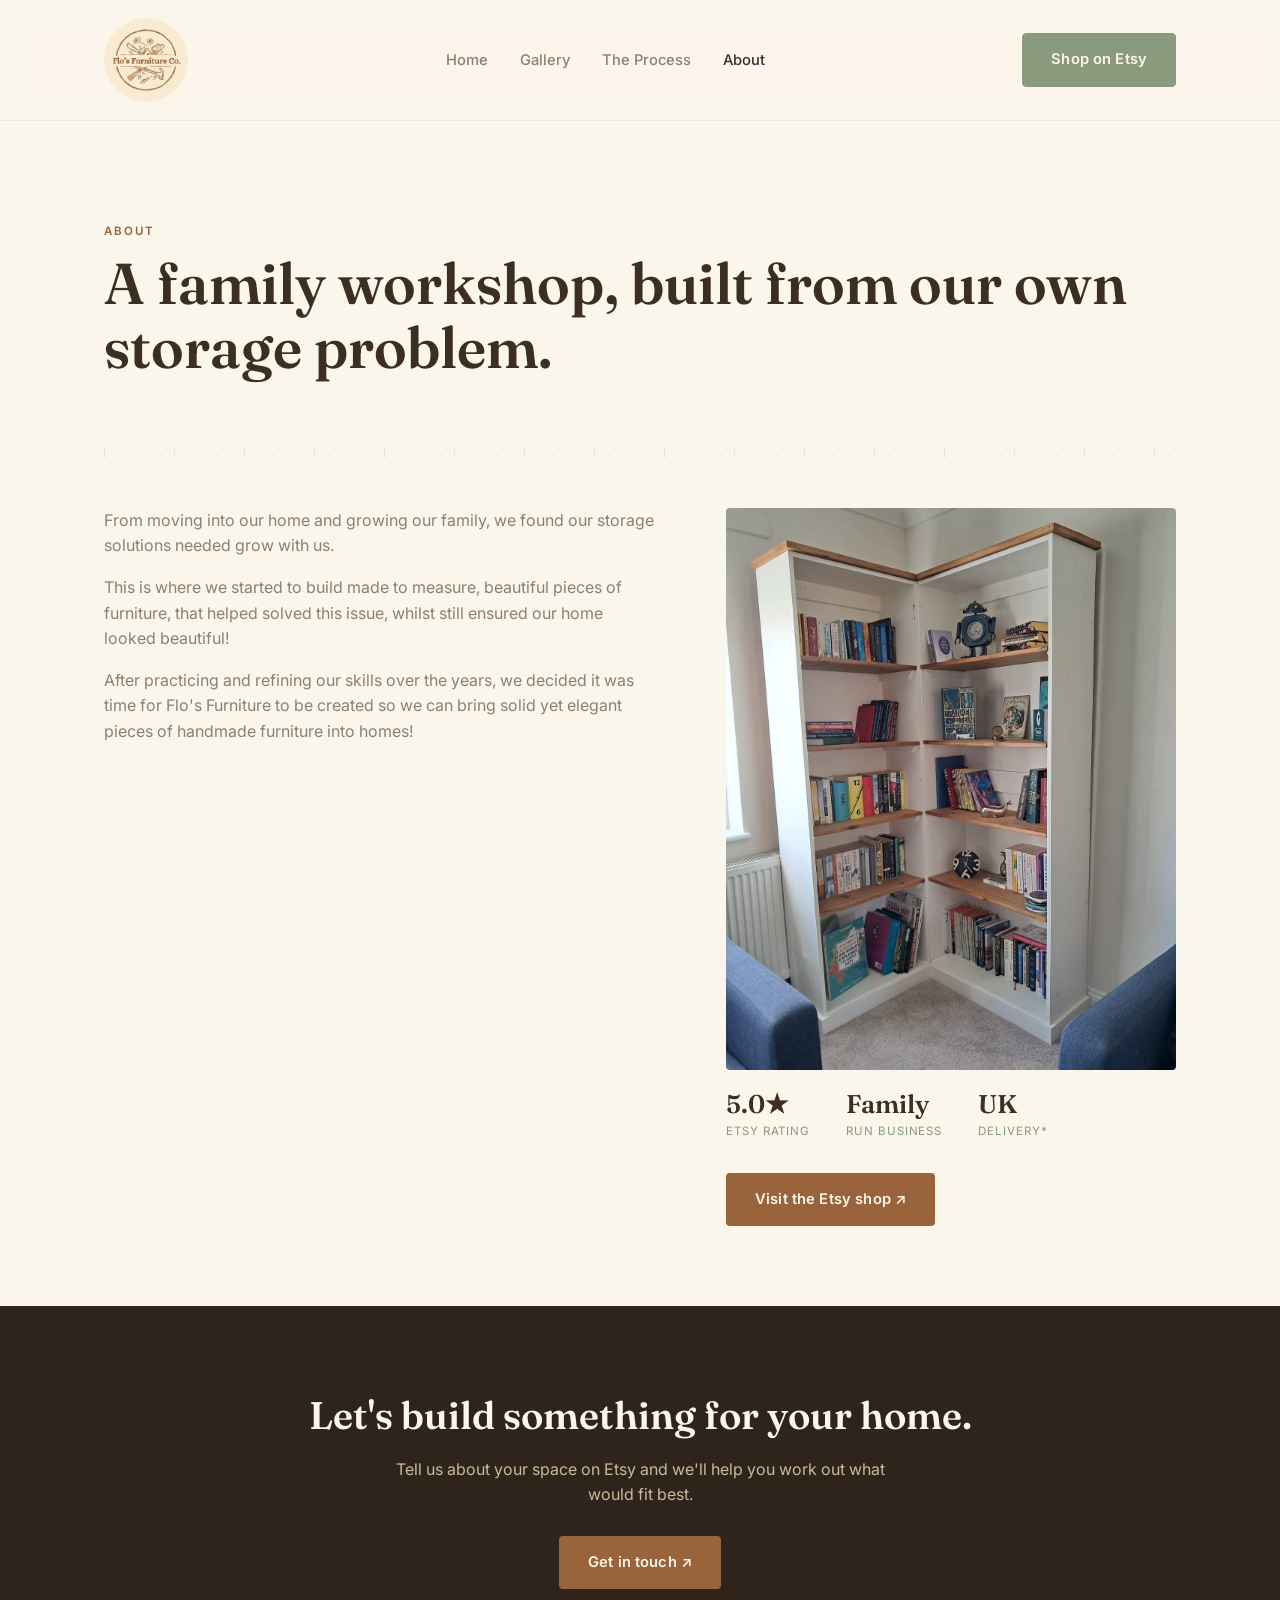
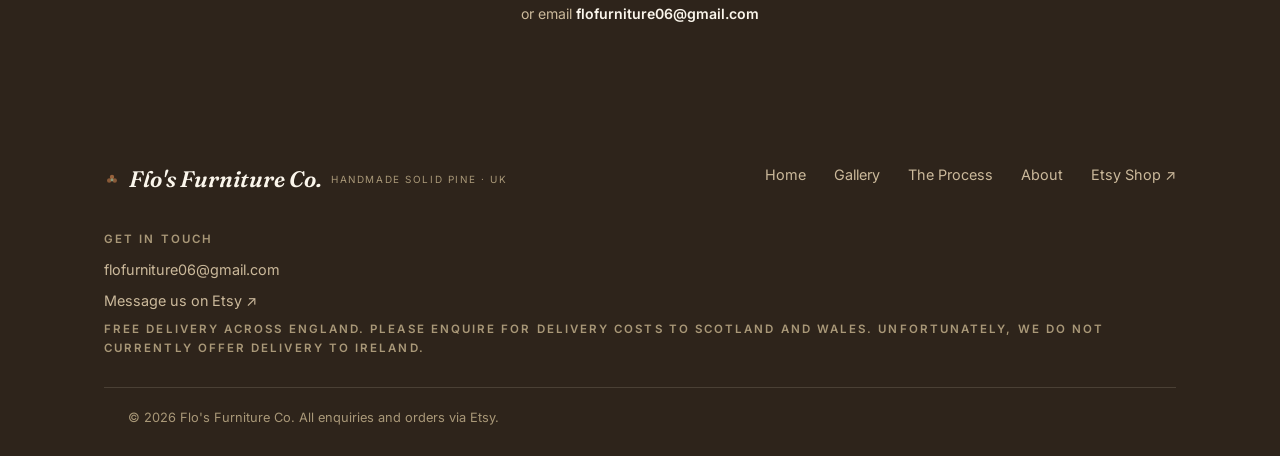
==== commit 3651a74a: "Update delivery information across multiple pages; clarify delivery areas and conditions" ====
--- a/about.html
+++ b/about.html
@@ -48,7 +48,7 @@
       <div class="stat-row">
         <div class="stat"><b>5.0★</b><span>Etsy rating</span></div>
         <div class="stat"><b>Family</b><span>Run Business</span></div>
-        <div class="stat"><b>UK</b><span>Free delivery (England, Scotland, Wales)</span></div>
+        <div class="stat"><b>UK</b><span>Delivery* </span></div>
       </div>
       <a class="btn btn-primary" href="https://www.etsy.com/uk/shop/FloFurnitureCo" target="_blank" rel="noopener">Visit the Etsy shop ↗</a>
     </div>
@@ -81,6 +81,7 @@
         <span class="eyebrow">Get in touch</span>
         <a href="mailto:flofurniture06@gmail.com">flofurniture06@gmail.com</a>
         <a href="https://www.etsy.com/uk/shop/FloFurnitureCo" target="_blank" rel="noopener">Message us on Etsy ↗</a>
+        <span class="eyebrow">Free delivery across England. Please enquire for delivery costs to Scotland and Wales. Unfortunately, we do not currently offer delivery to Ireland.</span>
       </div>
     </div>
     <div class="wrap footer-bottom">
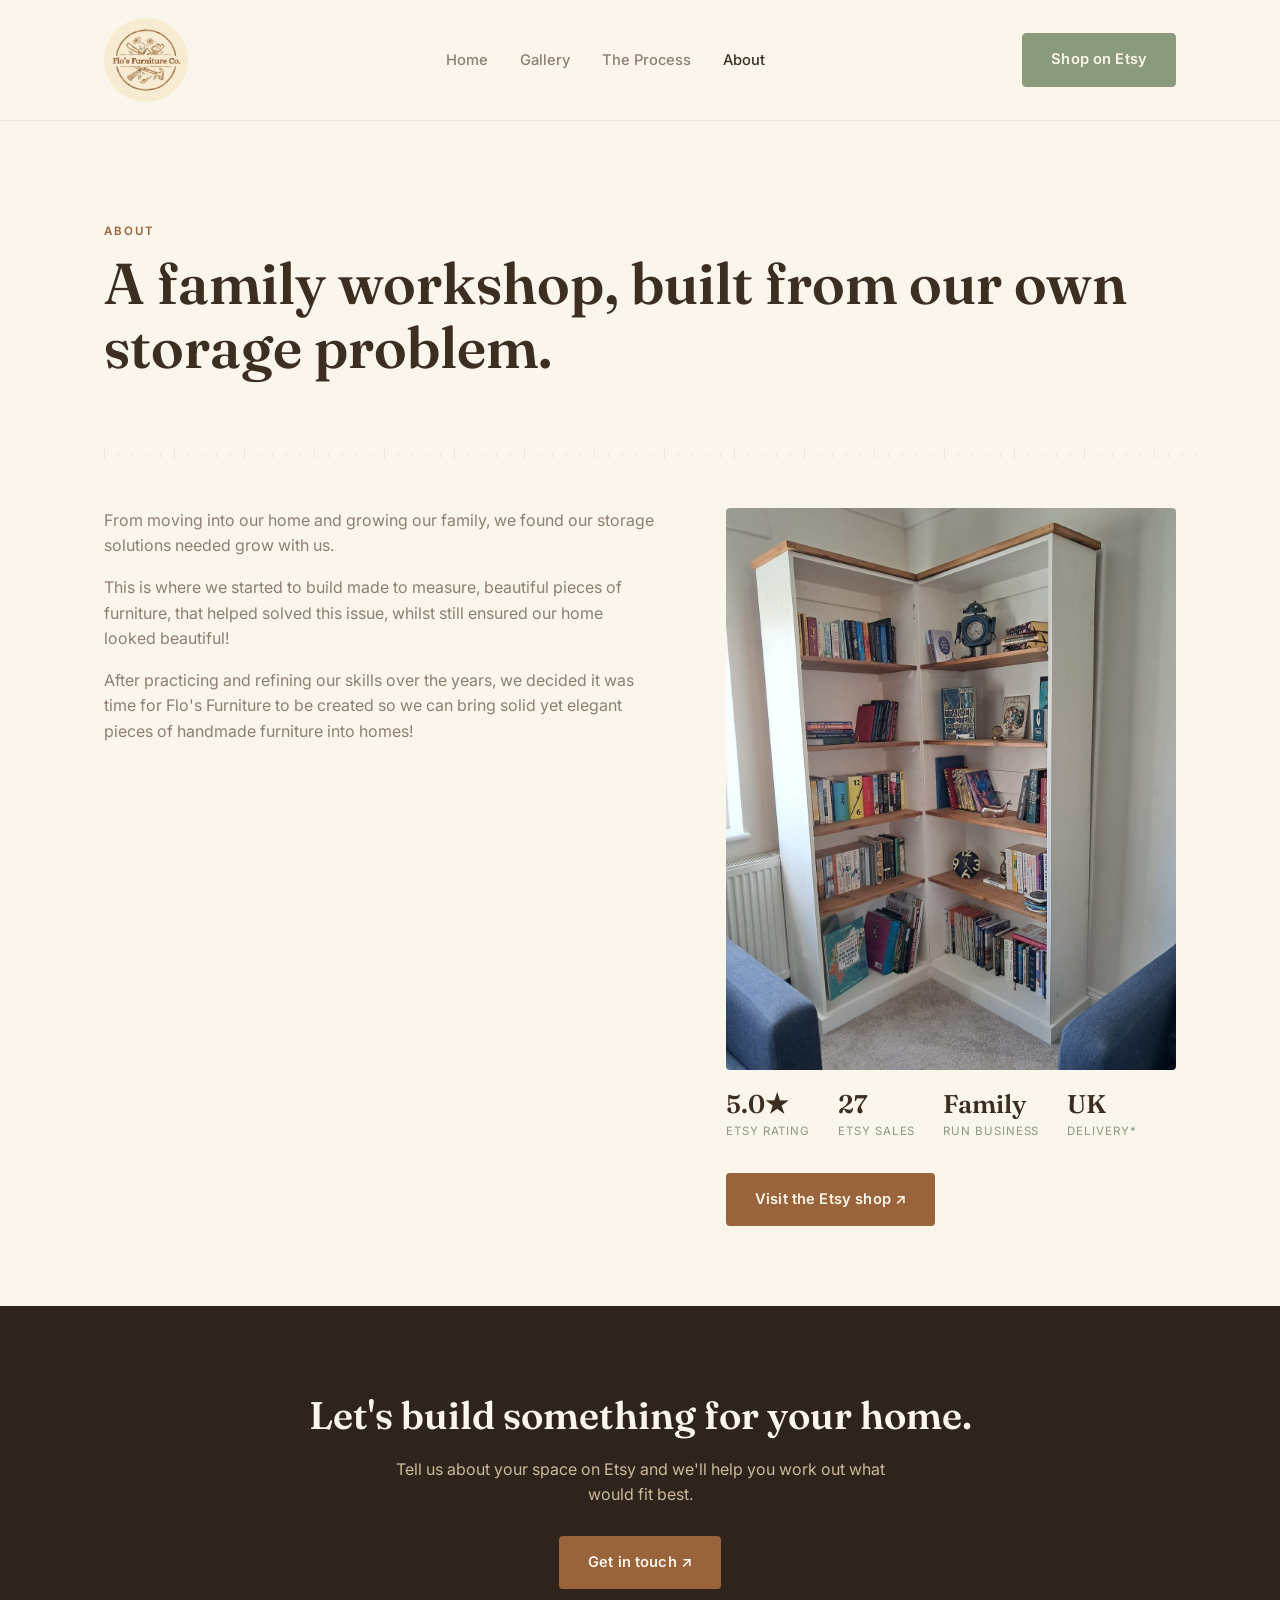
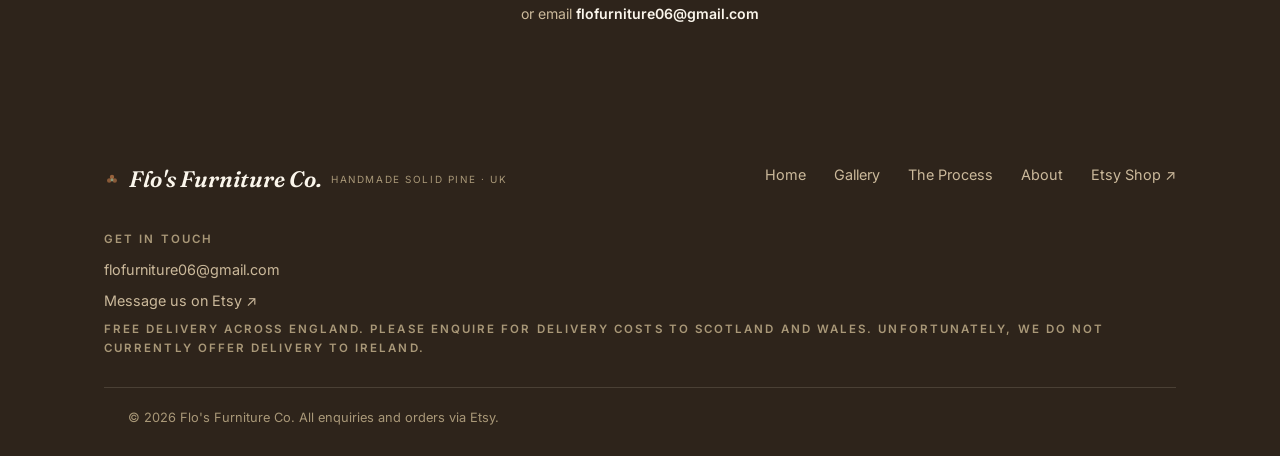
==== commit ee4b5565: "Add customer reviews section to home page and update Etsy stats - New reviews section on the home pa" ====
--- a/about.html
+++ b/about.html
@@ -47,6 +47,7 @@
       <img src="images/corner-bookshelf.jpg" alt="A sage green hall stand with tall cupboard, coat hooks and bench, made by Flo's Furniture Co." class="about-photo">
       <div class="stat-row">
         <div class="stat"><b>5.0★</b><span>Etsy rating</span></div>
+        <div class="stat"><b>27</b><span>Etsy sales</span></div>
         <div class="stat"><b>Family</b><span>Run Business</span></div>
         <div class="stat"><b>UK</b><span>Delivery* </span></div>
       </div>
--- a/style.css
+++ b/style.css
@@ -479,6 +479,63 @@
   margin-top:4px;
 }
 
+/* ---------- Reviews (Home page) ---------- */
+.reviews-stats{ margin:0; gap:20px 36px; }
+@media (max-width: 600px){
+  .reviews-stats{ gap:16px 22px; }
+  .reviews-stats .stat span{ letter-spacing:.05em; }
+}
+.review-grid{
+  display:grid;
+  grid-template-columns:repeat(3, 1fr);
+  gap:28px;
+}
+@media (max-width: 920px){ .review-grid{ grid-template-columns:repeat(2,1fr); } }
+@media (max-width: 600px){ .review-grid{ grid-template-columns:1fr; gap:20px; } }
+.review{
+  margin:0;
+  background:var(--bg-card);
+  border:1px solid var(--line);
+  border-radius:var(--radius);
+  padding:28px 26px 24px;
+  display:flex;
+  flex-direction:column;
+  gap:14px;
+}
+.review-stars{
+  color:var(--accent);
+  font-size:.95rem;
+  letter-spacing:.12em;
+  line-height:1;
+}
+.review blockquote{ margin:0; flex:1; }
+.review blockquote p{
+  margin:0;
+  color:var(--ink);
+  font-size:.95rem;
+  line-height:1.65;
+}
+.review figcaption{
+  padding-top:14px;
+  border-top:1px solid var(--line-soft);
+}
+.review figcaption b{
+  display:block;
+  font-family:'Fraunces', serif;
+  font-weight:600;
+  font-size:1.05rem;
+  color:var(--ink);
+}
+.review figcaption span{
+  display:block;
+  font-size:.72rem;
+  letter-spacing:.08em;
+  text-transform:uppercase;
+  color:var(--sage);
+  margin-top:2px;
+}
+.reviews-more{ margin-top:40px; text-align:center; }
+
 /* ---------- CTA band ---------- */
 .cta-band{
   background:var(--dark);
@@ -539,7 +596,10 @@
   padding-bottom:80px;
 }
 @media (max-width:820px){ .about-body{ grid-template-columns:1fr; } }
-.about-body .stat-row{ margin-top:8px; }
+.about-body .stat-row{ margin-top:8px; gap:20px 28px; }
+@media (max-width:600px){
+  .about-body .stat-row{ display:grid; grid-template-columns:repeat(2, max-content); gap:20px 48px; }
+}
 .pull-note{
   border-left:2px solid var(--accent);
   padding:8px 0 8px 22px;
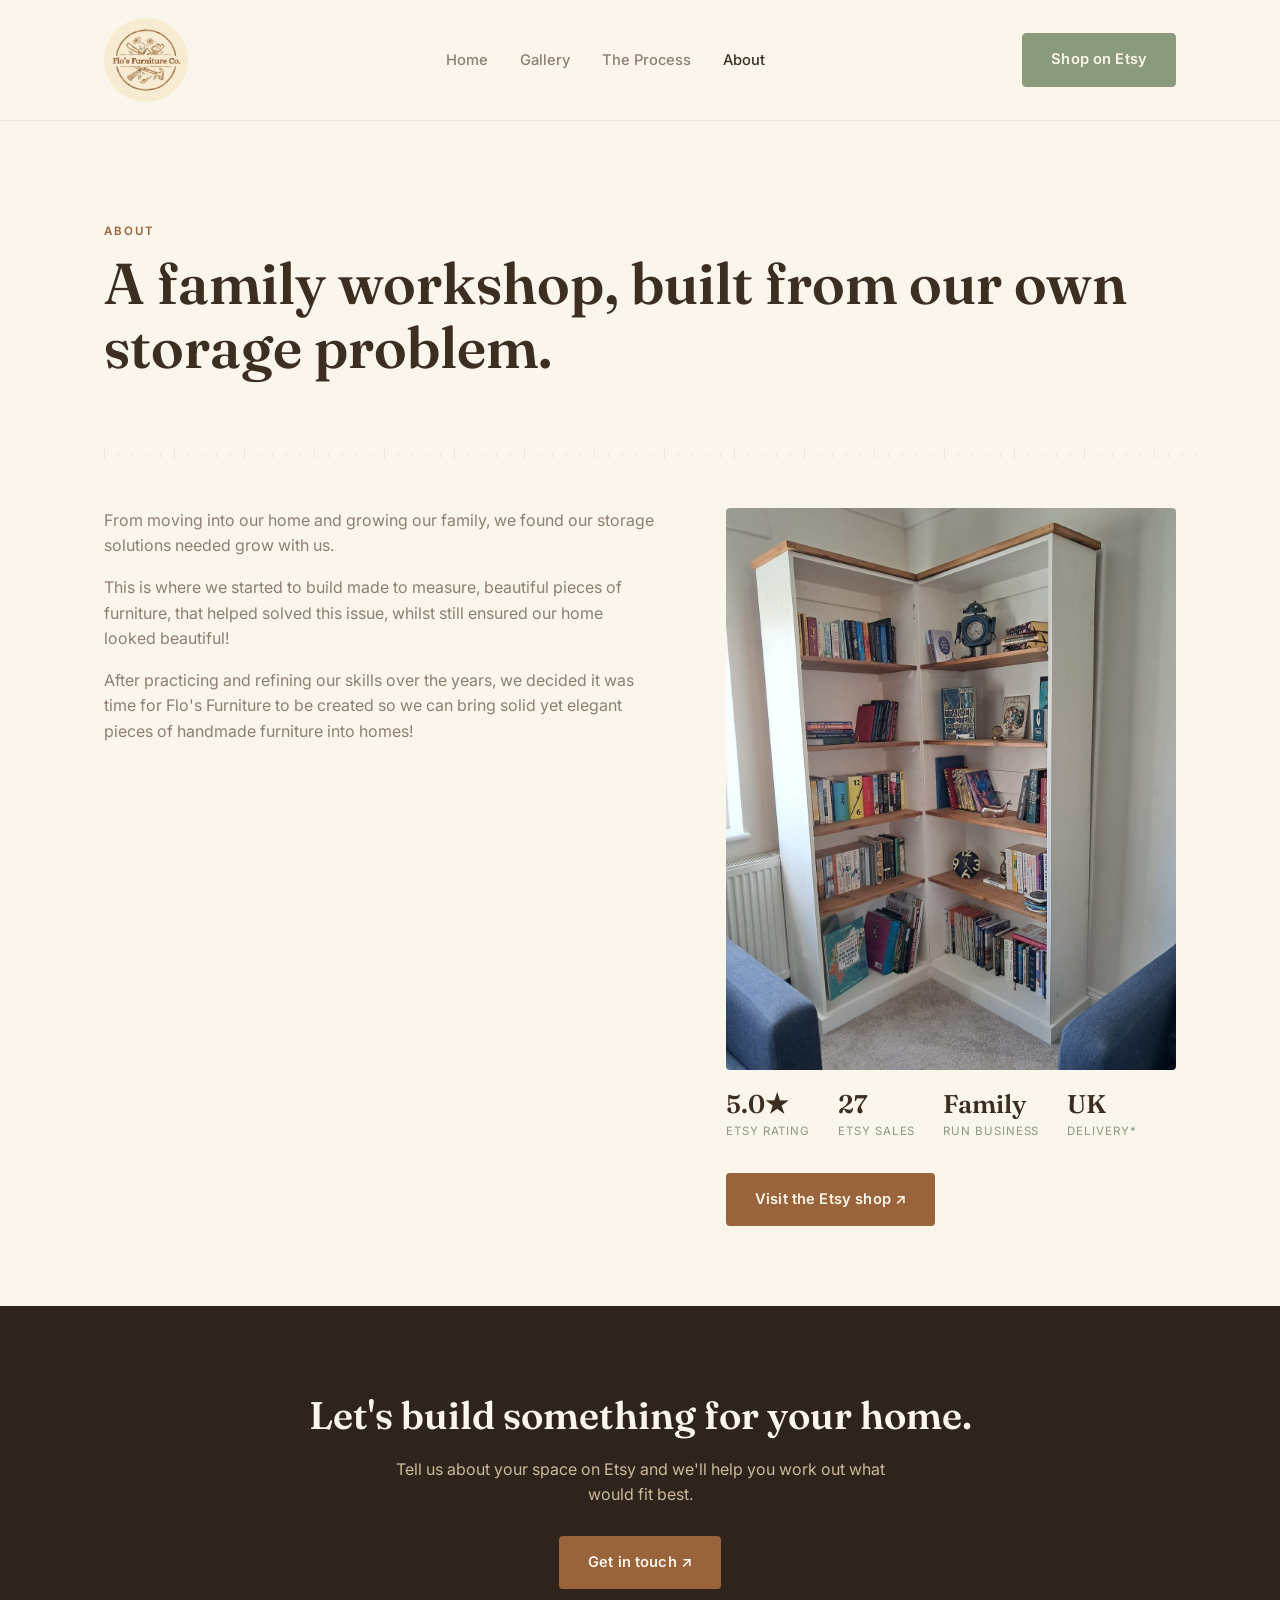
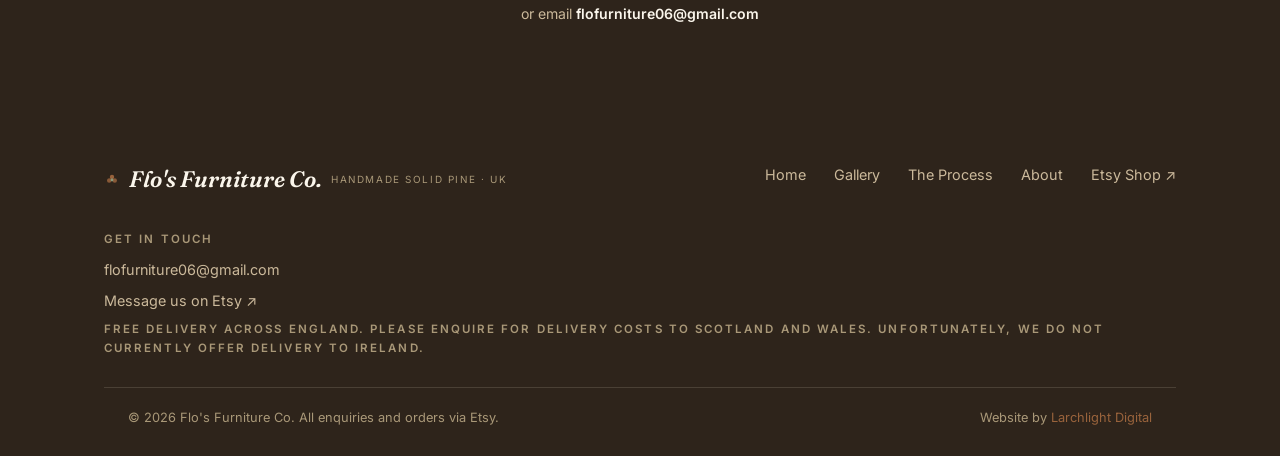
==== commit b6620ac7: "Add 'Website by Larchlight Digital' credit to footers Co-Authored-By: Claude Opus 5.5 <noreply@anthr" ====
--- a/about.html
+++ b/about.html
@@ -5,6 +5,7 @@
 <meta name="viewport" content="width=device-width, initial-scale=1.0">
 <title>About — Flo's Furniture Co.</title>
 <meta name="description" content="The story behind Flo's Furniture Co., a family-run workshop making handmade solid pine storage furniture.">
+<link rel="canonical" href="https://flofurnitureco.co.uk/about">
 <link rel="icon" type="image/png" href="images/favicon.png">
 <link rel="preconnect" href="https://fonts.googleapis.com">
 <link rel="preconnect" href="https://fonts.gstatic.com" crossorigin>
@@ -87,6 +88,7 @@
     </div>
     <div class="wrap footer-bottom">
       <span>© 2026 Flo's Furniture Co. All enquiries and orders via Etsy.</span>
+      <span>Website by <a href="https://larchlightdigital.co.uk">Larchlight Digital</a></span>
     </div>
   </div>
 </footer>
